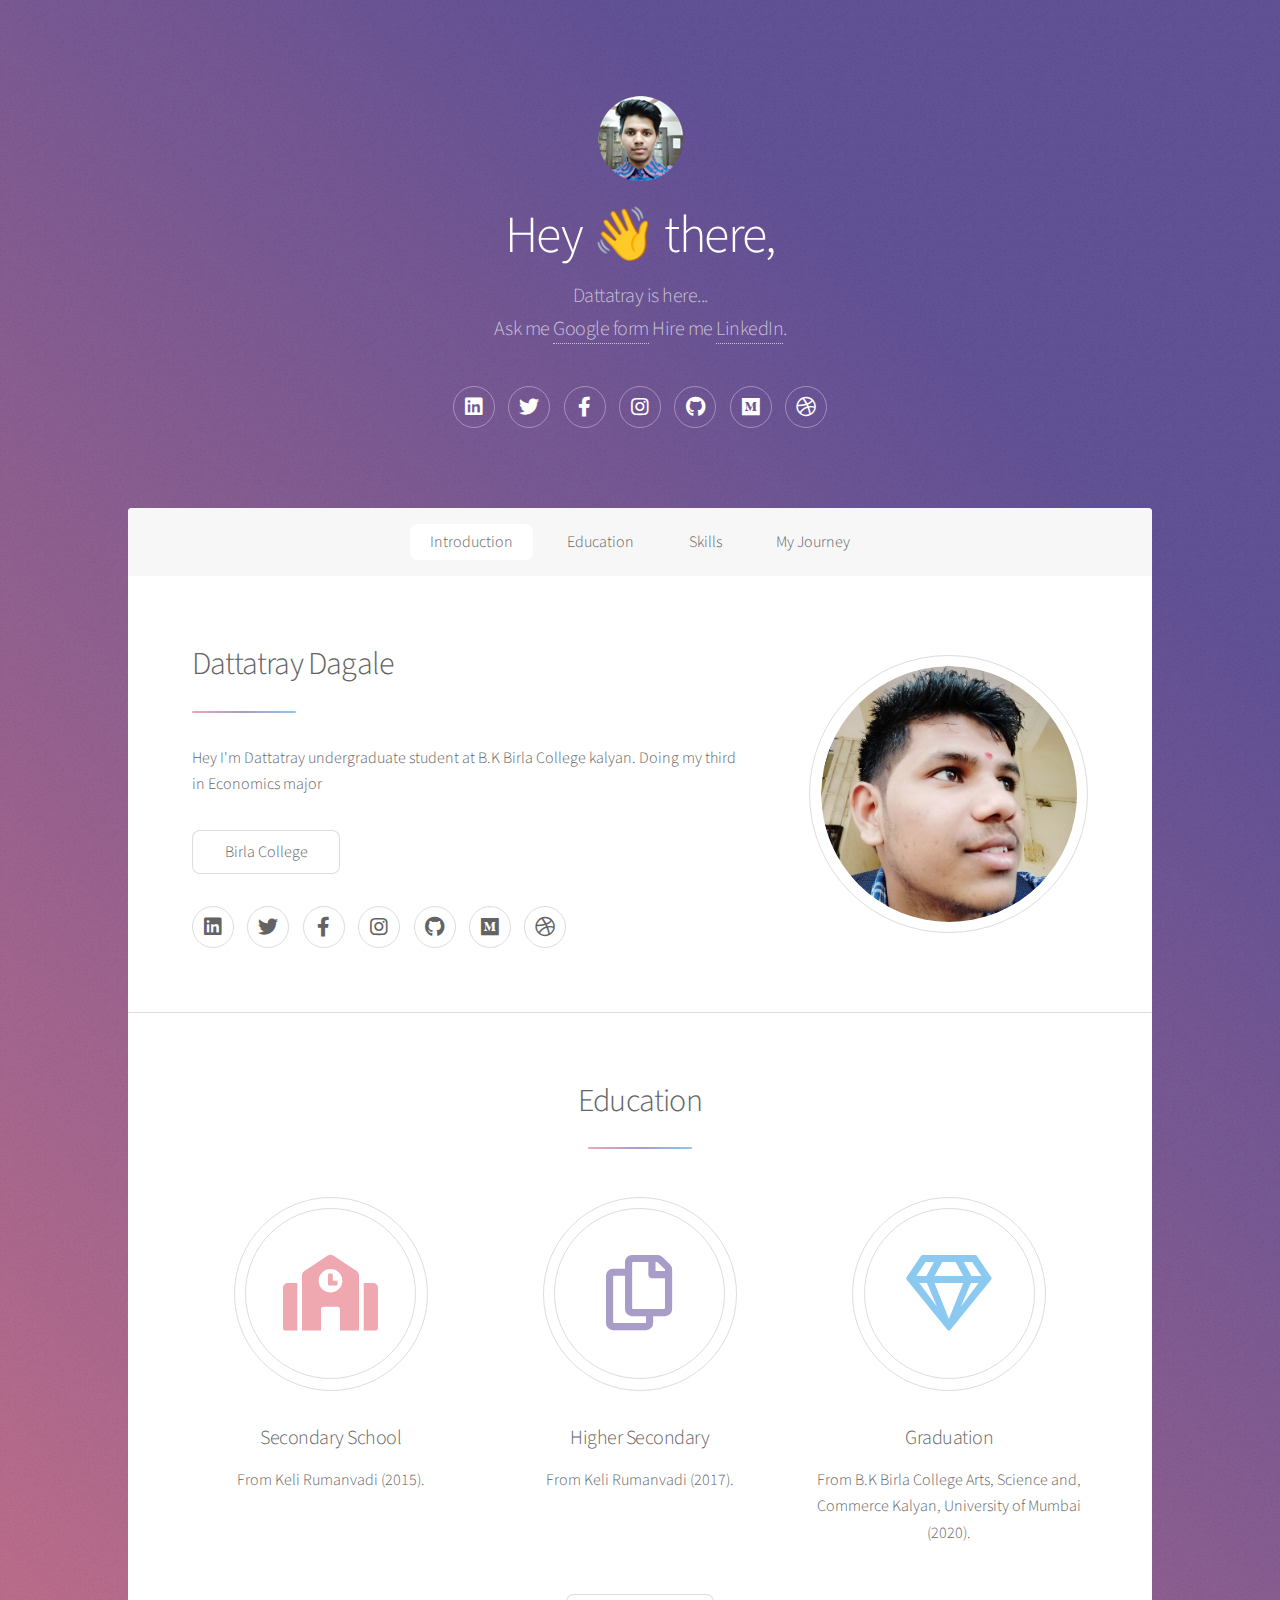
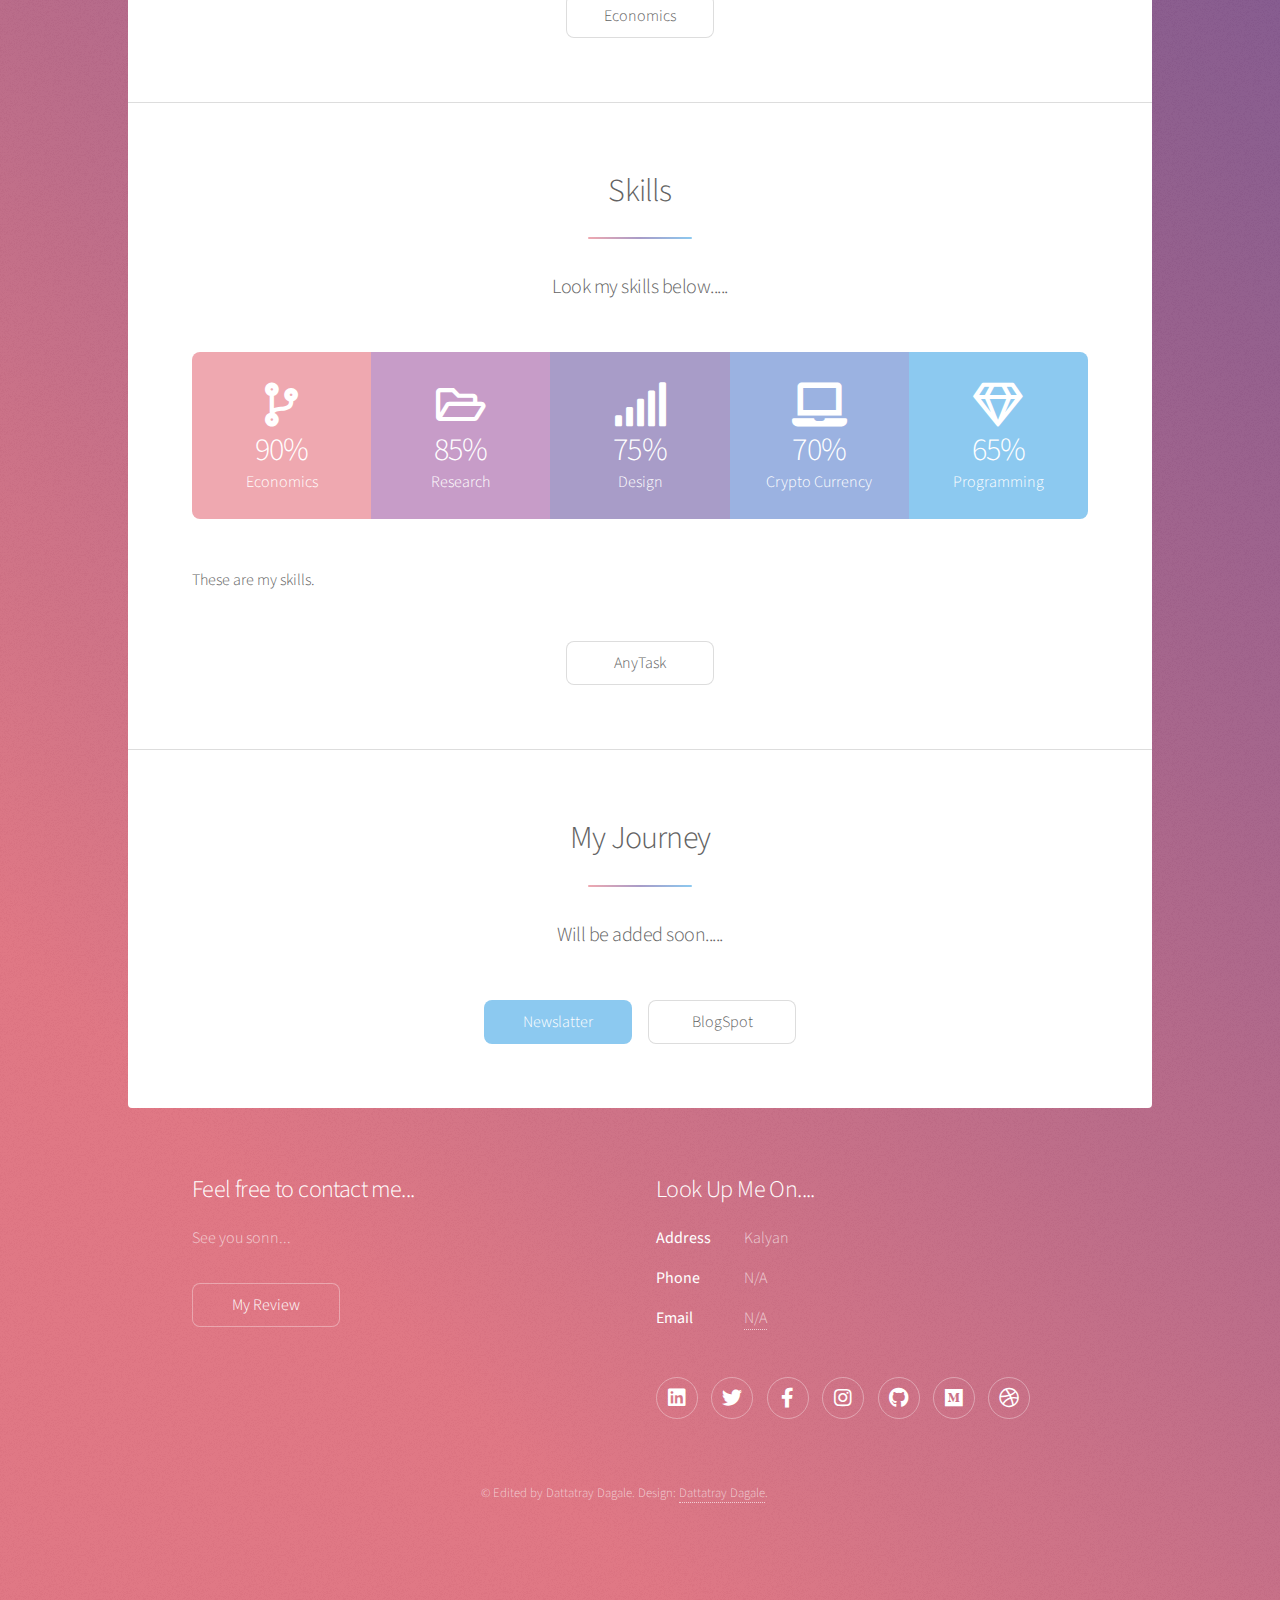
==== index.html @ 6f73b909 "index.html" ====
<!DOCTYPE HTML>
<!--
	Dattatray Dagale
	html5up.net | @ajlkn
	Free for personal and commercial use under the CCA 3.0 license (html5up.net/license)
-->
<html>
	<head>
		<title>Dattatray Dagale</title>
		<meta charset="utf-8" />
		<meta name="viewport" content="width=device-width, initial-scale=1, user-scalable=no" />
		<link rel="stylesheet" href="assets/css/main.css" />
		<noscript><link rel="stylesheet" href="assets/css/noscript.css" /></noscript>
	</head>
	<body class="is-preload">

		<!-- Wrapper -->
			<div id="wrapper">

				<!-- Header -->
					<header id="header" class="alt">
						<span class="logo"><img src="images/Datta1.png" alt="" /></span>
						<h1>Hey 👋  there,</h1>
						<p>Dattatray is here...<br />
						Ask me <a href="https://surveyheart.com/form/5e7d9e334bcc5e6e06a95a2b#welcome">Google form</a> Hire me <a href="https://www.linkedin.com/in/dattatray-dagale-962135181">LinkedIn</a>.</p>
						</dl>
										<ul class="icons">
								<li><a href="https://www.linkedin.com/in/dattatray-dagale-962135181" class="icon brands fa-linkedin alt"><span class="label">Linkedin</span></a></li>
								<li><a href="https://mobile.twitter.com/DattatrayDagale" class="icon brands fa-twitter alt"><span class="label">Twitter</span></a></li>
								<li><a href="https://www.facebook.com/DagaleDattatray/" class="icon brands fa-facebook-f alt"><span class="label">Facebook</span></a></li>
								<li><a href="https://www.instagram.com/dattatray_dagale/" class="icon brands fa-instagram alt"><span class="label">Instagram</span></a></li>
								<li><a href="https://github.com/Dattatray-Dagale" class="icon brands fa-github alt"><span class="label">GitHub</span></a></li>
								<li><a href="https://medium.com/@dattatraydagale" class="icon brands fa-medium alt"><span class="label">Medium</span></a></li>
								<li><a href="#" class="icon brands fa-dribbble alt"><span class="label">Dribbble</span></a></li>
							</ul>
					</header>

				<!-- Nav -->
					<nav id="nav">
						<ul>
							<li><a href="#intro" class="active">Introduction</a></li>
							<li><a href="#first">Education</a></li>
							<li><a href="#second">Skills</a></li>
							<li><a href="#cta">My Journey</a></li>
						</ul>
					</nav>

				<!-- Main -->
					<div id="main">

						<!-- Introduction -->
							<section id="intro" class="main">
								<div class="spotlight">
									<div class="content">
										<header class="major">
											<h2>Dattatray Dagale</h2>
										</header>
										<p>Hey I'm Dattatray undergraduate student at B.K Birla College kalyan. Doing my third in Economics major</p>
										<ul class="actions">
											<li><a hre"https://www.bkbirlacollegekalyan.com" class="button">Birla College</a></li>
										</ul>
										</dl>
										<ul class="icons">
								<li><a href="https://www.linkedin.com/in/dattatray-dagale-962135181" class="icon brands fa-linkedin alt"><span class="label">Linkedin</span></a></li>
								<li><a href="https://mobile.twitter.com/DattatrayDagale" class="icon brands fa-twitter alt"><span class="label">Twitter</span></a></li>
								<li><a href="https://www.facebook.com/DagaleDattatray/" class="icon brands fa-facebook-f alt"><span class="label">Facebook</span></a></li>
								<li><a href="https://www.instagram.com/dattatray_dagale/" class="icon brands fa-instagram alt"><span class="label">Instagram</span></a></li>
								<li><a href="https://github.com/Dattatray-Dagale" class="icon brands fa-github alt"><span class="label">GitHub</span></a></li>
								<li><a href="https://medium.com/@dattatraydagale" class="icon brands fa-medium alt"><span class="label">Medium</span></a></li>
								<li><a href="#" class="icon brands fa-dribbble alt"><span class="label">Dribbble</span></a></li>
							</ul>
						
									</div>
									<span class="image"><img src="images/Datta2.png" alt="" /></span>
								</div>
							</section>

						<!-- Education -->
							<section id="first" class="main special">
								<header class="major">
									<h2>Education</h2>
								</header>
								<ul class="features">
									<li>
										<span class="icon solid major style1 fa-school"></span>
										<h3>Secondary School</h3>
										<p>From Keli Rumanvadi (2015).</p>
									</li>
									<li>
										<span class="icon major style3 fa-copy"></span>
										<h3>Higher Secondary</h3>
										<p>From Keli Rumanvadi (2017).</p>
									</li>
									<li>
										<span class="icon major style5 fa-gem"></span>
										<h3>Graduation</h3>
										<p>From B.K Birla College Arts, Science and, Commerce Kalyan, University of Mumbai (2020).</p>
									</li>
								</ul>
								<footer class="major">
									<ul class="actions special">
										<li><a href="http://economicsworld.ga/" class="button">Economics</a></li>
									</ul>
								</footer>
							</section>

						<!-- Skills -->
							<section id="second" class="main special">
								<header class="major">
									<h2>Skills</h2>
									<p>Look my skills below.....</p>
								</header>
								<ul class="statistics">
									<li class="style1">
										<span class="icon solid fa-code-branch"></span>
										<strong>90%</strong> Economics
									</li>
									<li class="style2">
										<span class="icon fa-folder-open"></span>
										<strong>85%</strong> Research
									</li>
									<li class="style3">
										<span class="icon solid fa-signal"></span>
										<strong>75%</strong> Design
									</li>
									<li class="style4">
										<span class="icon solid fa-laptop"></span>
										<strong>70%</strong> Crypto Currency
									</li>
									<li class="style5">
										<span class="icon fa-gem"></span>
										<strong>65%</strong> Programming
									</li>
								</ul>
								<p class="content">These are my skills.</p>
								<footer class="major">
									<ul class="actions special">
										<li><a href="https://anytask.com/dattatray/" class="button">AnyTask</a></li>
									</ul>
								</footer>
							</section>

						<!-- My Journey -->
							<section id="cta" class="main special">
								<header class="major">
									<h2>My Journey</h2>
									<p>Will be added soon.....</p>
								</header>
								<footer class="major">
									<ul class="actions special">
										<li><a href="https://dattatray.substack.com/" class="button primary">Newslatter</a></li>
										<li><a href="dattatray-dagale.blogspot.com" class="button">BlogSpot</a></li>
									</ul>
								</footer>
							</section>

					</div>

				<!-- Footer -->
					<footer id="footer">
						<section>
							<h2>Feel free to contact me...</h2>
							<p>See you sonn...</p>
							<ul class="actions">
								<li><a href="https://myreview33.blogspot.com/" class="button">My Review</a></li>
							</ul>
						</section>
						<section>
							<h2>Look Up Me On....</h2>
							<dl class="alt">
								<dt>Address</dt>
								<dd>Kalyan</dd>
								<dt>Phone</dt>
								<dd>N/A</dd>
								<dt>Email</dt>
								<dd><a href="#">N/A</a></dd>
							</dl>
							<ul class="icons">
								<li><a href="https://www.linkedin.com/in/dattatray-dagale-962135181" class="icon brands fa-linkedin alt"><span class="label">Linkedin</span></a></li>
								<li><a href="https://mobile.twitter.com/DattatrayDagale" class="icon brands fa-twitter alt"><span class="label">Twitter</span></a></li>
								<li><a href="https://www.facebook.com/DagaleDattatray/" class="icon brands fa-facebook-f alt"><span class="label">Facebook</span></a></li>
								<li><a href="https://www.instagram.com/dattatray_dagale/" class="icon brands fa-instagram alt"><span class="label">Instagram</span></a></li>
								<li><a href="https://github.com/Dattatray-Dagale" class="icon brands fa-github alt"><span class="label">GitHub</span></a></li>
								<li><a href="https://medium.com/@dattatraydagale" class="icon brands fa-medium alt"><span class="label">Medium</span></a></li>
								<li><a href="#" class="icon brands fa-dribbble alt"><span class="label">Dribbble</span></a></li>
							</ul>
						</section>
						<p class="copyright">&copy; Edited by Dattatray Dagale. Design: <a href="https://www.linkedin.com/in/dattatray-dagale-962135181">Dattatray Dagale</a>.</p>
					</footer>
			</div>

		<!-- Scripts -->
			<script src="assets/js/jquery.min.js"></script>
			<script src="assets/js/jquery.scrollex.min.js"></script>
			<script src="assets/js/jquery.scrolly.min.js"></script>
			<script src="assets/js/browser.min.js"></script>
			<script src="assets/js/breakpoints.min.js"></script>
			<script src="assets/js/util.js"></script>
			<script src="assets/js/main.js"></script>

	</body>
</html>
---- assets/css/main.css ----
@import url(fontawesome-all.min.css);
@import 'https://fonts.googleapis.com/css?family=Source+Sans+Pro:300,400';

/*
	Dattatray Dagale
*/

html, body, div, span, applet, object,
iframe, h1, h2, h3, h4, h5, h6, p, blockquote,
pre, a, abbr, acronym, address, big, cite,
code, del, dfn, em, img, ins, kbd, q, s, samp,
small, strike, strong, sub, sup, tt, var, b,
u, i, center, dl, dt, dd, ol, ul, li, fieldset,
form, label, legend, table, caption, tbody,
tfoot, thead, tr, th, td, article, aside,
canvas, details, embed, figure, figcaption,
footer, header, hgroup, menu, nav, output, ruby,
section, summary, time, mark, audio, video {
	margin: 0;
	padding: 0;
	border: 0;
	font-size: 100%;
	font: inherit;
	vertical-align: baseline;}

article, aside, details, figcaption, figure,
footer, header, hgroup, menu, nav, section {
	display: block;}

body {
	line-height: 1;
}

ol, ul {
	list-style: none;
}

blockquote, q {
	quotes: none;
}

	blockquote:before, blockquote:after, q:before, q:after {
		content: '';
		content: none;
	}

table {
	border-collapse: collapse;
	border-spacing: 0;
}

body {
	-webkit-text-size-adjust: none;
}

mark {
	background-color: transparent;
	color: inherit;
}

input::-moz-focus-inner {
	border: 0;
	padding: 0;
}

input, select, textarea {
	-moz-appearance: none;
	-webkit-appearance: none;
	-ms-appearance: none;
	appearance: none;
}

/* Basic */

	@-ms-viewport {
		width: device-width;
	}

	body {
		-ms-overflow-style: scrollbar;
	}

	@media screen and (max-width: 480px) {

		html, body {
			min-width: 320px;
		}

	}

	html {
		box-sizing: border-box;
	}

	*, *:before, *:after {
		box-sizing: inherit;
	}

	body {
		background-color: #935d8c;
		background-image: url("images/overlay.png"), -moz-linear-gradient(45deg, #e37682 15%, #5f4d93 85%);
		background-image: url("images/overlay.png"), -webkit-linear-gradient(45deg, #e37682 15%, #5f4d93 85%);
		background-image: url("images/overlay.png"), -ms-linear-gradient(45deg, #e37682 15%, #5f4d93 85%);
		background-image: url("images/overlay.png"), linear-gradient(45deg, #e37682 15%, #5f4d93 85%);
	}

		body.is-preload *, body.is-preload *:before, body.is-preload *:after {
			-moz-animation: none !important;
			-webkit-animation: none !important;
			-ms-animation: none !important;
			animation: none !important;
			-moz-transition: none !important;
			-webkit-transition: none !important;
			-ms-transition: none !important;
			transition: none !important;
		}

/* Type */

	body {
		background-color: #935d8c;
		color: rgba(255, 255, 255, 0.65);
	}

	body, input, select, textarea {
		font-family: "Source Sans Pro", Helvetica, sans-serif;
		font-size: 17pt;
		font-weight: 300;
		line-height: 1.65;
	}

		@media screen and (max-width: 1680px) {

			body, input, select, textarea {
				font-size: 14pt;
			}

		}

		@media screen and (max-width: 1280px) {

			body, input, select, textarea {
				font-size: 12pt;
			}

		}

		@media screen and (max-width: 360px) {

			body, input, select, textarea {
				font-size: 11pt;
			}

		}

	a {
		-moz-transition: color 0.2s ease, border-bottom 0.2s ease;
		-webkit-transition: color 0.2s ease, border-bottom 0.2s ease;
		-ms-transition: color 0.2s ease, border-bottom 0.2s ease;
		transition: color 0.2s ease, border-bottom 0.2s ease;
		text-decoration: none;
		border-bottom: dotted 1px;
		color: inherit;
	}

		a:hover {
			border-bottom-color: transparent;
		}

	strong, b {
		font-weight: 400;
	}

	em, i {
		font-style: italic;
	}

	p {
		margin: 0 0 2em 0;
	}

		p.content {
			-moz-columns: 20em 2;
			-webkit-columns: 20em 2;
			-ms-columns: 20em 2;
			columns: 20em 2;
			-moz-column-gap: 2em;
			-webkit-column-gap: 2em;
			-ms-column-gap: 2em;
			column-gap: 2em;
			text-align: justify;
		}

	h1, h2, h3, h4, h5, h6 {
		font-weight: 300;
		line-height: 1.5;
		margin: 0 0 0.7em 0;
		letter-spacing: -0.025em;
	}

		h1 a, h2 a, h3 a, h4 a, h5 a, h6 a {
			color: inherit;
			text-decoration: none;
		}

	h1 {
		font-size: 2.5em;
		line-height: 1.2;
	}

	h2 {
		font-size: 1.5em;
	}

	h3 {
		font-size: 1.25em;
	}

	h4 {
		font-size: 1.1em;
	}

	h5 {
		font-size: 0.9em;
	}

	h6 {
		font-size: 0.7em;
	}

	@media screen and (max-width: 736px) {

		h1 {
			font-size: 2em;
		}

	}

	sub {
		font-size: 0.8em;
		position: relative;
		top: 0.5em;
	}

	sup {
		font-size: 0.8em;
		position: relative;
		top: -0.5em;
	}

	blockquote {
		border-left: solid 4px;
		font-style: italic;
		margin: 0 0 2em 0;
		padding: 0.5em 0 0.5em 2em;
	}

	code {
		border-radius: 8px;
		border: solid 1px;
		font-family: "Courier New", monospace;
		font-size: 0.9em;
		margin: 0 0.25em;
		padding: 0.25em 0.65em;
	}

	pre {
		-webkit-overflow-scrolling: touch;
		font-family: "Courier New", monospace;
		font-size: 0.9em;
		margin: 0 0 2em 0;
	}

		pre code {
			display: block;
			line-height: 1.75;
			padding: 1em 1.5em;
			overflow-x: auto;
		}

	hr {
		border: 0;
		border-bottom: solid 1px;
		margin: 2em 0;
	}

		hr.major {
			margin: 3em 0;
		}

	.align-left {
		text-align: left;
	}

	.align-center {
		text-align: center;
	}

	.align-right {
		text-align: right;
	}

	input, select, textarea {
		color: #ffffff;
	}

	a:hover {
		color: #ffffff;
	}

	strong, b {
		color: #ffffff;
	}

	h1, h2, h3, h4, h5, h6 {
		color: #ffffff;
	}

	blockquote {
		border-left-color: rgba(255, 255, 255, 0.35);
	}

	code {
		background: rgba(255, 255, 255, 0.075);
		border-color: rgba(255, 255, 255, 0.35);
	}

	hr {
		border-bottom-color: rgba(255, 255, 255, 0.35);
	}

/* Row */

	.row {
		display: flex;
		flex-wrap: wrap;
		box-sizing: border-box;
		align-items: stretch;
	}

		.row > * {
			box-sizing: border-box;
		}

		.row.gtr-uniform > * > :last-child {
			margin-bottom: 0;
		}

		.row.aln-left {
			justify-content: flex-start;
		}

		.row.aln-center {
			justify-content: center;
		}

		.row.aln-right {
			justify-content: flex-end;
		}

		.row.aln-top {
			align-items: flex-start;
		}

		.row.aln-middle {
			align-items: center;
		}

		.row.aln-bottom {
			align-items: flex-end;
		}

		.row > .imp {
			order: -1;
		}

		.row > .col-1 {
			width: 8.33333%;
		}

		.row > .off-1 {
			margin-left: 8.33333%;
		}

		.row > .col-2 {
			width: 16.66667%;
		}

		.row > .off-2 {
			margin-left: 16.66667%;
		}

		.row > .col-3 {
			width: 25%;
		}

		.row > .off-3 {
			margin-left: 25%;
		}

		.row > .col-4 {
			width: 33.33333%;
		}

		.row > .off-4 {
			margin-left: 33.33333%;
		}

		.row > .col-5 {
			width: 41.66667%;
		}

		.row > .off-5 {
			margin-left: 41.66667%;
		}

		.row > .col-6 {
			width: 50%;
		}

		.row > .off-6 {
			margin-left: 50%;
		}

		.row > .col-7 {
			width: 58.33333%;
		}

		.row > .off-7 {
			margin-left: 58.33333%;
		}

		.row > .col-8 {
			width: 66.66667%;
		}

		.row > .off-8 {
			margin-left: 66.66667%;
		}

		.row > .col-9 {
			width: 75%;
		}

		.row > .off-9 {
			margin-left: 75%;
		}

		.row > .col-10 {
			width: 83.33333%;
		}

		.row > .off-10 {
			margin-left: 83.33333%;
		}

		.row > .col-11 {
			width: 91.66667%;
		}

		.row > .off-11 {
			margin-left: 91.66667%;
		}

		.row > .col-12 {
			width: 100%;
		}

		.row > .off-12 {
			margin-left: 100%;
		}

		.row.gtr-0 {
			margin-top: 0;
			margin-left: 0em;
		}

			.row.gtr-0 > * {
				padding: 0 0 0 0em;
			}

			.row.gtr-0.gtr-uniform {
				margin-top: 0em;
			}

				.row.gtr-0.gtr-uniform > * {
					padding-top: 0em;
				}

		.row.gtr-25 {
			margin-top: 0;
			margin-left: -0.375em;
		}

			.row.gtr-25 > * {
				padding: 0 0 0 0.375em;
			}

			.row.gtr-25.gtr-uniform {
				margin-top: -0.375em;
			}

				.row.gtr-25.gtr-uniform > * {
					padding-top: 0.375em;
				}

		.row.gtr-50 {
			margin-top: 0;
			margin-left: -0.75em;
		}

			.row.gtr-50 > * {
				padding: 0 0 0 0.75em;
			}

			.row.gtr-50.gtr-uniform {
				margin-top: -0.75em;
			}

				.row.gtr-50.gtr-uniform > * {
					padding-top: 0.75em;
				}

		.row {
			margin-top: 0;
			margin-left: -1.5em;
		}

			.row > * {
				padding: 0 0 0 1.5em;
			}

			.row.gtr-uniform {
				margin-top: -1.5em;
			}

				.row.gtr-uniform > * {
					padding-top: 1.5em;
				}

		.row.gtr-150 {
			margin-top: 0;
			margin-left: -2.25em;
		}

			.row.gtr-150 > * {
				padding: 0 0 0 2.25em;
			}

			.row.gtr-150.gtr-uniform {
				margin-top: -2.25em;
			}

				.row.gtr-150.gtr-uniform > * {
					padding-top: 2.25em;
				}

		.row.gtr-200 {
			margin-top: 0;
			margin-left: -3em;
		}

			.row.gtr-200 > * {
				padding: 0 0 0 3em;
			}

			.row.gtr-200.gtr-uniform {
				margin-top: -3em;
			}

				.row.gtr-200.gtr-uniform > * {
					padding-top: 3em;
				}

		@media screen and (max-width: 1680px) {

			.row {
				display: flex;
				flex-wrap: wrap;
				box-sizing: border-box;
				align-items: stretch;
			}

				.row > * {
					box-sizing: border-box;
				}

				.row.gtr-uniform > * > :last-child {
					margin-bottom: 0;
				}

				.row.aln-left {
					justify-content: flex-start;
				}

				.row.aln-center {
					justify-content: center;
				}

				.row.aln-right {
					justify-content: flex-end;
				}

				.row.aln-top {
					align-items: flex-start;
				}

				.row.aln-middle {
					align-items: center;
				}

				.row.aln-bottom {
					align-items: flex-end;
				}

				.row > .imp-xlarge {
					order: -1;
				}

				.row > .col-1-xlarge {
					width: 8.33333%;
				}

				.row > .off-1-xlarge {
					margin-left: 8.33333%;
				}

				.row > .col-2-xlarge {
					width: 16.66667%;
				}

				.row > .off-2-xlarge {
					margin-left: 16.66667%;
				}

				.row > .col-3-xlarge {
					width: 25%;
				}

				.row > .off-3-xlarge {
					margin-left: 25%;
				}

				.row > .col-4-xlarge {
					width: 33.33333%;
				}

				.row > .off-4-xlarge {
					margin-left: 33.33333%;
				}

				.row > .col-5-xlarge {
					width: 41.66667%;
				}

				.row > .off-5-xlarge {
					margin-left: 41.66667%;
				}

				.row > .col-6-xlarge {
					width: 50%;
				}

				.row > .off-6-xlarge {
					margin-left: 50%;
				}

				.row > .col-7-xlarge {
					width: 58.33333%;
				}

				.row > .off-7-xlarge {
					margin-left: 58.33333%;
				}

				.row > .col-8-xlarge {
					width: 66.66667%;
				}

				.row > .off-8-xlarge {
					margin-left: 66.66667%;
				}

				.row > .col-9-xlarge {
					width: 75%;
				}

				.row > .off-9-xlarge {
					margin-left: 75%;
				}

				.row > .col-10-xlarge {
					width: 83.33333%;
				}

				.row > .off-10-xlarge {
					margin-left: 83.33333%;
				}

				.row > .col-11-xlarge {
					width: 91.66667%;
				}

				.row > .off-11-xlarge {
					margin-left: 91.66667%;
				}

				.row > .col-12-xlarge {
					width: 100%;
				}

				.row > .off-12-xlarge {
					margin-left: 100%;
				}

				.row.gtr-0 {
					margin-top: 0;
					margin-left: 0em;
				}

					.row.gtr-0 > * {
						padding: 0 0 0 0em;
					}

					.row.gtr-0.gtr-uniform {
						margin-top: 0em;
					}

						.row.gtr-0.gtr-uniform > * {
							padding-top: 0em;
						}

				.row.gtr-25 {
					margin-top: 0;
					margin-left: -0.375em;
				}

					.row.gtr-25 > * {
						padding: 0 0 0 0.375em;
					}

					.row.gtr-25.gtr-uniform {
						margin-top: -0.375em;
					}

						.row.gtr-25.gtr-uniform > * {
							padding-top: 0.375em;
						}

				.row.gtr-50 {
					margin-top: 0;
					margin-left: -0.75em;
				}

					.row.gtr-50 > * {
						padding: 0 0 0 0.75em;
					}

					.row.gtr-50.gtr-uniform {
						margin-top: -0.75em;
					}

						.row.gtr-50.gtr-uniform > * {
							padding-top: 0.75em;
						}

				.row {
					margin-top: 0;
					margin-left: -1.5em;
				}

					.row > * {
						padding: 0 0 0 1.5em;
					}

					.row.gtr-uniform {
						margin-top: -1.5em;
					}

						.row.gtr-uniform > * {
							padding-top: 1.5em;
						}

				.row.gtr-150 {
					margin-top: 0;
					margin-left: -2.25em;
				}

					.row.gtr-150 > * {
						padding: 0 0 0 2.25em;
					}

					.row.gtr-150.gtr-uniform {
						margin-top: -2.25em;
					}

						.row.gtr-150.gtr-uniform > * {
							padding-top: 2.25em;
						}

				.row.gtr-200 {
					margin-top: 0;
					margin-left: -3em;
				}

					.row.gtr-200 > * {
						padding: 0 0 0 3em;
					}

					.row.gtr-200.gtr-uniform {
						margin-top: -3em;
					}

						.row.gtr-200.gtr-uniform > * {
							padding-top: 3em;
						}

		}

		@media screen and (max-width: 1280px) {

			.row {
				display: flex;
				flex-wrap: wrap;
				box-sizing: border-box;
				align-items: stretch;
			}

				.row > * {
					box-sizing: border-box;
				}

				.row.gtr-uniform > * > :last-child {
					margin-bottom: 0;
				}

				.row.aln-left {
					justify-content: flex-start;
				}

				.row.aln-center {
					justify-content: center;
				}

				.row.aln-right {
					justify-content: flex-end;
				}

				.row.aln-top {
					align-items: flex-start;
				}

				.row.aln-middle {
					align-items: center;
				}

				.row.aln-bottom {
					align-items: flex-end;
				}

				.row > .imp-large {
					order: -1;
				}

				.row > .col-1-large {
					width: 8.33333%;
				}

				.row > .off-1-large {
					margin-left: 8.33333%;
				}

				.row > .col-2-large {
					width: 16.66667%;
				}

				.row > .off-2-large {
					margin-left: 16.66667%;
				}

				.row > .col-3-large {
					width: 25%;
				}

				.row > .off-3-large {
					margin-left: 25%;
				}

				.row > .col-4-large {
					width: 33.33333%;
				}

				.row > .off-4-large {
					margin-left: 33.33333%;
				}

				.row > .col-5-large {
					width: 41.66667%;
				}

				.row > .off-5-large {
					margin-left: 41.66667%;
				}

				.row > .col-6-large {
					width: 50%;
				}

				.row > .off-6-large {
					margin-left: 50%;
				}

				.row > .col-7-large {
					width: 58.33333%;
				}

				.row > .off-7-large {
					margin-left: 58.33333%;
				}

				.row > .col-8-large {
					width: 66.66667%;
				}

				.row > .off-8-large {
					margin-left: 66.66667%;
				}

				.row > .col-9-large {
					width: 75%;
				}

				.row > .off-9-large {
					margin-left: 75%;
				}

				.row > .col-10-large {
					width: 83.33333%;
				}

				.row > .off-10-large {
					margin-left: 83.33333%;
				}

				.row > .col-11-large {
					width: 91.66667%;
				}

				.row > .off-11-large {
					margin-left: 91.66667%;
				}

				.row > .col-12-large {
					width: 100%;
				}

				.row > .off-12-large {
					margin-left: 100%;
				}

				.row.gtr-0 {
					margin-top: 0;
					margin-left: 0em;
				}

					.row.gtr-0 > * {
						padding: 0 0 0 0em;
					}

					.row.gtr-0.gtr-uniform {
						margin-top: 0em;
					}

						.row.gtr-0.gtr-uniform > * {
							padding-top: 0em;
						}

				.row.gtr-25 {
					margin-top: 0;
					margin-left: -0.375em;
				}

					.row.gtr-25 > * {
						padding: 0 0 0 0.375em;
					}

					.row.gtr-25.gtr-uniform {
						margin-top: -0.375em;
					}

						.row.gtr-25.gtr-uniform > * {
							padding-top: 0.375em;
						}

				.row.gtr-50 {
					margin-top: 0;
					margin-left: -0.75em;
				}

					.row.gtr-50 > * {
						padding: 0 0 0 0.75em;
					}

					.row.gtr-50.gtr-uniform {
						margin-top: -0.75em;
					}

						.row.gtr-50.gtr-uniform > * {
							padding-top: 0.75em;
						}

				.row {
					margin-top: 0;
					margin-left: -1.5em;
				}

					.row > * {
						padding: 0 0 0 1.5em;
					}

					.row.gtr-uniform {
						margin-top: -1.5em;
					}

						.row.gtr-uniform > * {
							padding-top: 1.5em;
						}

				.row.gtr-150 {
					margin-top: 0;
					margin-left: -2.25em;
				}

					.row.gtr-150 > * {
						padding: 0 0 0 2.25em;
					}

					.row.gtr-150.gtr-uniform {
						margin-top: -2.25em;
					}

						.row.gtr-150.gtr-uniform > * {
							padding-top: 2.25em;
						}

				.row.gtr-200 {
					margin-top: 0;
					margin-left: -3em;
				}

					.row.gtr-200 > * {
						padding: 0 0 0 3em;
					}

					.row.gtr-200.gtr-uniform {
						margin-top: -3em;
					}

						.row.gtr-200.gtr-uniform > * {
							padding-top: 3em;
						}

		}

		@media screen and (max-width: 980px) {

			.row {
				display: flex;
				flex-wrap: wrap;
				box-sizing: border-box;
				align-items: stretch;
			}

				.row > * {
					box-sizing: border-box;
				}

				.row.gtr-uniform > * > :last-child {
					margin-bottom: 0;
				}

				.row.aln-left {
					justify-content: flex-start;
				}

				.row.aln-center {
					justify-content: center;
				}

				.row.aln-right {
					justify-content: flex-end;
				}

				.row.aln-top {
					align-items: flex-start;
				}

				.row.aln-middle {
					align-items: center;
				}

				.row.aln-bottom {
					align-items: flex-end;
				}

				.row > .imp-medium {
					order: -1;
				}

				.row > .col-1-medium {
					width: 8.33333%;
				}

				.row > .off-1-medium {
					margin-left: 8.33333%;
				}

				.row > .col-2-medium {
					width: 16.66667%;
				}

				.row > .off-2-medium {
					margin-left: 16.66667%;
				}

				.row > .col-3-medium {
					width: 25%;
				}

				.row > .off-3-medium {
					margin-left: 25%;
				}

				.row > .col-4-medium {
					width: 33.33333%;
				}

				.row > .off-4-medium {
					margin-left: 33.33333%;
				}

				.row > .col-5-medium {
					width: 41.66667%;
				}

				.row > .off-5-medium {
					margin-left: 41.66667%;
				}

				.row > .col-6-medium {
					width: 50%;
				}

				.row > .off-6-medium {
					margin-left: 50%;
				}

				.row > .col-7-medium {
					width: 58.33333%;
				}

				.row > .off-7-medium {
					margin-left: 58.33333%;
				}

				.row > .col-8-medium {
					width: 66.66667%;
				}

				.row > .off-8-medium {
					margin-left: 66.66667%;
				}

				.row > .col-9-medium {
					width: 75%;
				}

				.row > .off-9-medium {
					margin-left: 75%;
				}

				.row > .col-10-medium {
					width: 83.33333%;
				}

				.row > .off-10-medium {
					margin-left: 83.33333%;
				}

				.row > .col-11-medium {
					width: 91.66667%;
				}

				.row > .off-11-medium {
					margin-left: 91.66667%;
				}

				.row > .col-12-medium {
					width: 100%;
				}

				.row > .off-12-medium {
					margin-left: 100%;
				}

				.row.gtr-0 {
					margin-top: 0;
					margin-left: 0em;
				}

					.row.gtr-0 > * {
						padding: 0 0 0 0em;
					}

					.row.gtr-0.gtr-uniform {
						margin-top: 0em;
					}

						.row.gtr-0.gtr-uniform > * {
							padding-top: 0em;
						}

				.row.gtr-25 {
					margin-top: 0;
					margin-left: -0.375em;
				}

					.row.gtr-25 > * {
						padding: 0 0 0 0.375em;
					}

					.row.gtr-25.gtr-uniform {
						margin-top: -0.375em;
					}

						.row.gtr-25.gtr-uniform > * {
							padding-top: 0.375em;
						}

				.row.gtr-50 {
					margin-top: 0;
					margin-left: -0.75em;
				}

					.row.gtr-50 > * {
						padding: 0 0 0 0.75em;
					}

					.row.gtr-50.gtr-uniform {
						margin-top: -0.75em;
					}

						.row.gtr-50.gtr-uniform > * {
							padding-top: 0.75em;
						}

				.row {
					margin-top: 0;
					margin-left: -1.5em;
				}

					.row > * {
						padding: 0 0 0 1.5em;
					}

					.row.gtr-uniform {
						margin-top: -1.5em;
					}

						.row.gtr-uniform > * {
							padding-top: 1.5em;
						}

				.row.gtr-150 {
					margin-top: 0;
					margin-left: -2.25em;
				}

					.row.gtr-150 > * {
						padding: 0 0 0 2.25em;
					}

					.row.gtr-150.gtr-uniform {
						margin-top: -2.25em;
					}

						.row.gtr-150.gtr-uniform > * {
							padding-top: 2.25em;
						}

				.row.gtr-200 {
					margin-top: 0;
					margin-left: -3em;
				}

					.row.gtr-200 > * {
						padding: 0 0 0 3em;
					}

					.row.gtr-200.gtr-uniform {
						margin-top: -3em;
					}

						.row.gtr-200.gtr-uniform > * {
							padding-top: 3em;
						}

		}

		@media screen and (max-width: 736px) {

			.row {
				display: flex;
				flex-wrap: wrap;
				box-sizing: border-box;
				align-items: stretch;
			}

				.row > * {
					box-sizing: border-box;
				}

				.row.gtr-uniform > * > :last-child {
					margin-bottom: 0;
				}

				.row.aln-left {
					justify-content: flex-start;
				}

				.row.aln-center {
					justify-content: center;
				}

				.row.aln-right {
					justify-content: flex-end;
				}

				.row.aln-top {
					align-items: flex-start;
				}

				.row.aln-middle {
					align-items: center;
				}

				.row.aln-bottom {
					align-items: flex-end;
				}

				.row > .imp-small {
					order: -1;
				}

				.row > .col-1-small {
					width: 8.33333%;
				}

				.row > .off-1-small {
					margin-left: 8.33333%;
				}

				.row > .col-2-small {
					width: 16.66667%;
				}

				.row > .off-2-small {
					margin-left: 16.66667%;
				}

				.row > .col-3-small {
					width: 25%;
				}

				.row > .off-3-small {
					margin-left: 25%;
				}

				.row > .col-4-small {
					width: 33.33333%;
				}

				.row > .off-4-small {
					margin-left: 33.33333%;
				}

				.row > .col-5-small {
					width: 41.66667%;
				}

				.row > .off-5-small {
					margin-left: 41.66667%;
				}

				.row > .col-6-small {
					width: 50%;
				}

				.row > .off-6-small {
					margin-left: 50%;
				}

				.row > .col-7-small {
					width: 58.33333%;
				}

				.row > .off-7-small {
					margin-left: 58.33333%;
				}

				.row > .col-8-small {
					width: 66.66667%;
				}

				.row > .off-8-small {
					margin-left: 66.66667%;
				}

				.row > .col-9-small {
					width: 75%;
				}

				.row > .off-9-small {
					margin-left: 75%;
				}

				.row > .col-10-small {
					width: 83.33333%;
				}

				.row > .off-10-small {
					margin-left: 83.33333%;
				}

				.row > .col-11-small {
					width: 91.66667%;
				}

				.row > .off-11-small {
					margin-left: 91.66667%;
				}

				.row > .col-12-small {
					width: 100%;
				}

				.row > .off-12-small {
					margin-left: 100%;
				}

				.row.gtr-0 {
					margin-top: 0;
					margin-left: 0em;
				}

					.row.gtr-0 > * {
						padding: 0 0 0 0em;
					}

					.row.gtr-0.gtr-uniform {
						margin-top: 0em;
					}

						.row.gtr-0.gtr-uniform > * {
							padding-top: 0em;
						}

				.row.gtr-25 {
					margin-top: 0;
					margin-left: -0.25em;
				}

					.row.gtr-25 > * {
						padding: 0 0 0 0.25em;
					}

					.row.gtr-25.gtr-uniform {
						margin-top: -0.25em;
					}

						.row.gtr-25.gtr-uniform > * {
							padding-top: 0.25em;
						}

				.row.gtr-50 {
					margin-top: 0;
					margin-left: -0.5em;
				}

					.row.gtr-50 > * {
						padding: 0 0 0 0.5em;
					}

					.row.gtr-50.gtr-uniform {
						margin-top: -0.5em;
					}

						.row.gtr-50.gtr-uniform > * {
							padding-top: 0.5em;
						}

				.row {
					margin-top: 0;
					margin-left: -1em;
				}

					.row > * {
						padding: 0 0 0 1em;
					}

					.row.gtr-uniform {
						margin-top: -1em;
					}

						.row.gtr-uniform > * {
							padding-top: 1em;
						}

				.row.gtr-150 {
					margin-top: 0;
					margin-left: -1.5em;
				}

					.row.gtr-150 > * {
						padding: 0 0 0 1.5em;
					}

					.row.gtr-150.gtr-uniform {
						margin-top: -1.5em;
					}

						.row.gtr-150.gtr-uniform > * {
							padding-top: 1.5em;
						}

				.row.gtr-200 {
					margin-top: 0;
					margin-left: -2em;
				}

					.row.gtr-200 > * {
						padding: 0 0 0 2em;
					}

					.row.gtr-200.gtr-uniform {
						margin-top: -2em;
					}

						.row.gtr-200.gtr-uniform > * {
							padding-top: 2em;
						}

		}

		@media screen and (max-width: 480px) {

			.row {
				display: flex;
				flex-wrap: wrap;
				box-sizing: border-box;
				align-items: stretch;
			}

				.row > * {
					box-sizing: border-box;
				}

				.row.gtr-uniform > * > :last-child {
					margin-bottom: 0;
				}

				.row.aln-left {
					justify-content: flex-start;
				}

				.row.aln-center {
					justify-content: center;
				}

				.row.aln-right {
					justify-content: flex-end;
				}

				.row.aln-top {
					align-items: flex-start;
				}

				.row.aln-middle {
					align-items: center;
				}

				.row.aln-bottom {
					align-items: flex-end;
				}

				.row > .imp-xsmall {
					order: -1;
				}

				.row > .col-1-xsmall {
					width: 8.33333%;
				}

				.row > .off-1-xsmall {
					margin-left: 8.33333%;
				}

				.row > .col-2-xsmall {
					width: 16.66667%;
				}

				.row > .off-2-xsmall {
					margin-left: 16.66667%;
				}

				.row > .col-3-xsmall {
					width: 25%;
				}

				.row > .off-3-xsmall {
					margin-left: 25%;
				}

				.row > .col-4-xsmall {
					width: 33.33333%;
				}

				.row > .off-4-xsmall {
					margin-left: 33.33333%;
				}

				.row > .col-5-xsmall {
					width: 41.66667%;
				}

				.row > .off-5-xsmall {
					margin-left: 41.66667%;
				}

				.row > .col-6-xsmall {
					width: 50%;
				}

				.row > .off-6-xsmall {
					margin-left: 50%;
				}

				.row > .col-7-xsmall {
					width: 58.33333%;
				}

				.row > .off-7-xsmall {
					margin-left: 58.33333%;
				}

				.row > .col-8-xsmall {
					width: 66.66667%;
				}

				.row > .off-8-xsmall {
					margin-left: 66.66667%;
				}

				.row > .col-9-xsmall {
					width: 75%;
				}

				.row > .off-9-xsmall {
					margin-left: 75%;
				}

				.row > .col-10-xsmall {
					width: 83.33333%;
				}

				.row > .off-10-xsmall {
					margin-left: 83.33333%;
				}

				.row > .col-11-xsmall {
					width: 91.66667%;
				}

				.row > .off-11-xsmall {
					margin-left: 91.66667%;
				}

				.row > .col-12-xsmall {
					width: 100%;
				}

				.row > .off-12-xsmall {
					margin-left: 100%;
				}

				.row.gtr-0 {
					margin-top: 0;
					margin-left: 0em;
				}

					.row.gtr-0 > * {
						padding: 0 0 0 0em;
					}

					.row.gtr-0.gtr-uniform {
						margin-top: 0em;
					}

						.row.gtr-0.gtr-uniform > * {
							padding-top: 0em;
						}

				.row.gtr-25 {
					margin-top: 0;
					margin-left: -0.3125em;
				}

					.row.gtr-25 > * {
						padding: 0 0 0 0.3125em;
					}

					.row.gtr-25.gtr-uniform {
						margin-top: -0.3125em;
					}

						.row.gtr-25.gtr-uniform > * {
							padding-top: 0.3125em;
						}

				.row.gtr-50 {
					margin-top: 0;
					margin-left: -0.625em;
				}

					.row.gtr-50 > * {
						padding: 0 0 0 0.625em;
					}

					.row.gtr-50.gtr-uniform {
						margin-top: -0.625em;
					}

						.row.gtr-50.gtr-uniform > * {
							padding-top: 0.625em;
						}

				.row {
					margin-top: 0;
					margin-left: -1.25em;
				}

					.row > * {
						padding: 0 0 0 1.25em;
					}

					.row.gtr-uniform {
						margin-top: -1.25em;
					}

						.row.gtr-uniform > * {
							padding-top: 1.25em;
						}

				.row.gtr-150 {
					margin-top: 0;
					margin-left: -1.875em;
				}

					.row.gtr-150 > * {
						padding: 0 0 0 1.875em;
					}

					.row.gtr-150.gtr-uniform {
						margin-top: -1.875em;
					}

						.row.gtr-150.gtr-uniform > * {
							padding-top: 1.875em;
						}

				.row.gtr-200 {
					margin-top: 0;
					margin-left: -2.5em;
				}

					.row.gtr-200 > * {
						padding: 0 0 0 2.5em;
					}

					.row.gtr-200.gtr-uniform {
						margin-top: -2.5em;
					}

						.row.gtr-200.gtr-uniform > * {
							padding-top: 2.5em;
						}

		}

/* Box */

	.box {
		border-radius: 8px;
		border: solid;
		margin-bottom: 2em;
		padding: 1.5em;
	}

		.box > :last-child,
		.box > :last-child > :last-child,
		.box > :last-child > :last-child > :last-child {
			margin-bottom: 0;
		}

		.box.alt {
			border: 0;
			border-radius: 0;
			padding: 0;
		}

	.box {
		border-color: rgba(255, 255, 255, 0.35);
	}

/* Button */

	input[type="submit"],
	input[type="reset"],
	input[type="button"],
	button,
	.button {
		-moz-appearance: none;
		-webkit-appearance: none;
		-ms-appearance: none;
		appearance: none;
		-moz-transition: background-color 0.2s ease-in-out, color 0.2s ease-in-out;
		-webkit-transition: background-color 0.2s ease-in-out, color 0.2s ease-in-out;
		-ms-transition: background-color 0.2s ease-in-out, color 0.2s ease-in-out;
		transition: background-color 0.2s ease-in-out, color 0.2s ease-in-out;
		border-radius: 8px;
		border: 0;
		cursor: pointer;
		display: inline-block;
		font-weight: 300;
		height: 2.75em;
		line-height: 2.75em;
		min-width: 9.25em;
		padding: 0 1.5em;
		text-align: center;
		text-decoration: none;
		white-space: nowrap;
	}

		input[type="submit"].icon,
		input[type="reset"].icon,
		input[type="button"].icon,
		button.icon,
		.button.icon {
			padding-left: 1.35em;
		}

			input[type="submit"].icon:before,
			input[type="reset"].icon:before,
			input[type="button"].icon:before,
			button.icon:before,
			.button.icon:before {
				margin-right: 0.5em;
			}

		input[type="submit"].fit,
		input[type="reset"].fit,
		input[type="button"].fit,
		button.fit,
		.button.fit {
			width: 100%;
		}

		input[type="submit"].small,
		input[type="reset"].small,
		input[type="button"].small,
		button.small,
		.button.small {
			font-size: 0.8em;
		}

		input[type="submit"].large,
		input[type="reset"].large,
		input[type="button"].large,
		button.large,
		.button.large {
			font-size: 1.35em;
		}

		input[type="submit"].disabled, input[type="submit"]:disabled,
		input[type="reset"].disabled,
		input[type="reset"]:disabled,
		input[type="button"].disabled,
		input[type="button"]:disabled,
		button.disabled,
		button:disabled,
		.button.disabled,
		.button:disabled {
			pointer-events: none;
			opacity: 0.25;
		}

		@media screen and (max-width: 736px) {

			input[type="submit"],
			input[type="reset"],
			input[type="button"],
			button,
			.button {
				min-width: 0;
			}

		}

	input[type="submit"],
	input[type="reset"],
	input[type="button"],
	button,
	.button {
		background-color: transparent;
		box-shadow: inset 0 0 0 1px rgba(255, 255, 255, 0.35);
		color: #ffffff !important;
	}

		input[type="submit"]:hover,
		input[type="reset"]:hover,
		input[type="button"]:hover,
		button:hover,
		.button:hover {
			background-color: rgba(255, 255, 255, 0.075);
		}

		input[type="submit"]:active,
		input[type="reset"]:active,
		input[type="button"]:active,
		button:active,
		.button:active {
			background-color: rgba(255, 255, 255, 0.2);
		}

		input[type="submit"].icon:before,
		input[type="reset"].icon:before,
		input[type="button"].icon:before,
		button.icon:before,
		.button.icon:before {
			color: rgba(255, 255, 255, 0.5);
		}

		input[type="submit"].primary,
		input[type="reset"].primary,
		input[type="button"].primary,
		button.primary,
		.button.primary {
			background-color: #8cc9f0;
			color: #ffffff !important;
			box-shadow: none;
		}

			input[type="submit"].primary:hover,
			input[type="reset"].primary:hover,
			input[type="button"].primary:hover,
			button.primary:hover,
			.button.primary:hover {
				background-color: #9acff2;
			}

			input[type="submit"].primary:active,
			input[type="reset"].primary:active,
			input[type="button"].primary:active,
			button.primary:active,
			.button.primary:active {
				background-color: #7ec3ee;
			}

			input[type="submit"].primary.icon:before,
			input[type="reset"].primary.icon:before,
			input[type="button"].primary.icon:before,
			button.primary.icon:before,
			.button.primary.icon:before {
				color: #ffffff !important;
			}

/* Form */

	form {
		margin: 0 0 2em 0;
	}

	label {
		display: block;
		font-size: 0.9em;
		font-weight: 400;
		margin: 0 0 1em 0;
	}

	input[type="text"],
	input[type="password"],
	input[type="email"],
	select,
	textarea {
		-moz-appearance: none;
		-webkit-appearance: none;
		-ms-appearance: none;
		appearance: none;
		border-radius: 8px;
		border: solid 1px;
		color: inherit;
		display: block;
		outline: 0;
		padding: 0 1em;
		text-decoration: none;
		width: 100%;
	}

		input[type="text"]:invalid,
		input[type="password"]:invalid,
		input[type="email"]:invalid,
		select:invalid,
		textarea:invalid {
			box-shadow: none;
		}

	select {
		background-size: 1.25rem;
		background-repeat: no-repeat;
		background-position: calc(100% - 1rem) center;
		height: 2.75em;
		padding-right: 2.75em;
		text-overflow: ellipsis;
	}

		select:focus::-ms-value {
			background-color: transparent;
		}

		select::-ms-expand {
			display: none;
		}

	input[type="text"],
	input[type="password"],
	input[type="email"],
	select {
		height: 2.75em;
	}

	textarea {
		padding: 0.75em 1em;
	}

	input[type="checkbox"],
	input[type="radio"] {
		-moz-appearance: none;
		-webkit-appearance: none;
		-ms-appearance: none;
		appearance: none;
		display: block;
		float: left;
		margin-right: -2em;
		opacity: 0;
		width: 1em;
		z-index: -1;
	}

		input[type="checkbox"] + label,
		input[type="radio"] + label {
			text-decoration: none;
			cursor: pointer;
			display: inline-block;
			font-size: 1em;
			font-weight: 300;
			padding-left: 2.4em;
			padding-right: 0.75em;
			position: relative;
		}

			input[type="checkbox"] + label:before,
			input[type="radio"] + label:before {
				-moz-osx-font-smoothing: grayscale;
				-webkit-font-smoothing: antialiased;
				display: inline-block;
				font-style: normal;
				font-variant: normal;
				text-rendering: auto;
				line-height: 1;
				text-transform: none !important;
				font-family: 'Font Awesome 5 Free';
				font-weight: 900;
			}

			input[type="checkbox"] + label:before,
			input[type="radio"] + label:before {
				border-radius: 8px;
				border: solid 1px;
				content: '';
				display: inline-block;
				font-size: 0.8em;
				height: 2.0625em;
				left: 0;
				line-height: 2.0625em;
				position: absolute;
				text-align: center;
				top: 0;
				width: 2.0625em;
			}

		input[type="checkbox"]:checked + label:before,
		input[type="radio"]:checked + label:before {
			content: '\f00c';
		}

	input[type="checkbox"] + label:before {
		border-radius: 8px;
	}

	input[type="radio"] + label:before {
		border-radius: 100%;
	}

	::-webkit-input-placeholder {
		opacity: 1.0;
	}

	:-moz-placeholder {
		opacity: 1.0;
	}

	::-moz-placeholder {
		opacity: 1.0;
	}

	:-ms-input-placeholder {
		opacity: 1.0;
	}

	label {
		color: #ffffff;
	}

	input[type="text"],
	input[type="password"],
	input[type="email"],
	select,
	textarea {
		background-color: rgba(255, 255, 255, 0.075);
		border-color: rgba(255, 255, 255, 0.35);
	}

		input[type="text"]:focus,
		input[type="password"]:focus,
		input[type="email"]:focus,
		select:focus,
		textarea:focus {
			border-color: #8cc9f0;
			box-shadow: 0 0 0 1px #8cc9f0;
		}

	select {
		background-image: url("data:image/svg+xml;charset=utf8,%3Csvg xmlns='http://www.w3.org/2000/svg' width='40' height='40' preserveAspectRatio='none' viewBox='0 0 40 40'%3E%3Cpath d='M9.4,12.3l10.4,10.4l10.4-10.4c0.2-0.2,0.5-0.4,0.9-0.4c0.3,0,0.6,0.1,0.9,0.4l3.3,3.3c0.2,0.2,0.4,0.5,0.4,0.9 c0,0.4-0.1,0.6-0.4,0.9L20.7,31.9c-0.2,0.2-0.5,0.4-0.9,0.4c-0.3,0-0.6-0.1-0.9-0.4L4.3,17.3c-0.2-0.2-0.4-0.5-0.4-0.9 c0-0.4,0.1-0.6,0.4-0.9l3.3-3.3c0.2-0.2,0.5-0.4,0.9-0.4S9.1,12.1,9.4,12.3z' fill='rgba(255, 255, 255, 0.35)' /%3E%3C/svg%3E");
	}

		select option {
			color: #ffffff;
			background: #935d8c;
		}

	input[type="checkbox"] + label,
	input[type="radio"] + label {
		color: rgba(255, 255, 255, 0.65);
	}

		input[type="checkbox"] + label:before,
		input[type="radio"] + label:before {
			background: rgba(255, 255, 255, 0.075);
			border-color: rgba(255, 255, 255, 0.35);
		}

	input[type="checkbox"]:checked + label:before,
	input[type="radio"]:checked + label:before {
		background-color: #ffffff;
		border-color: #ffffff;
		color: #935d8c;
	}

	input[type="checkbox"]:focus + label:before,
	input[type="radio"]:focus + label:before {
		border-color: #8cc9f0;
		box-shadow: 0 0 0 1px #8cc9f0;
	}

	::-webkit-input-placeholder {
		color: rgba(255, 255, 255, 0.5) !important;
	}

	:-moz-placeholder {
		color: rgba(255, 255, 255, 0.5) !important;
	}

	::-moz-placeholder {
		color: rgba(255, 255, 255, 0.5) !important;
	}

	:-ms-input-placeholder {
		color: rgba(255, 255, 255, 0.5) !important;
	}

	.formerize-placeholder {
		color: rgba(255, 255, 255, 0.5) !important;
	}

/* Icon */

	.icon {
		text-decoration: none;
		-moz-transition: background-color 0.2s ease-in-out, color 0.2s ease-in-out;
		-webkit-transition: background-color 0.2s ease-in-out, color 0.2s ease-in-out;
		-ms-transition: background-color 0.2s ease-in-out, color 0.2s ease-in-out;
		transition: background-color 0.2s ease-in-out, color 0.2s ease-in-out;
		border-bottom: none;
		position: relative;
	}

		.icon:before {
			-moz-osx-font-smoothing: grayscale;
			-webkit-font-smoothing: antialiased;
			display: inline-block;
			font-style: normal;
			font-variant: normal;
			text-rendering: auto;
			line-height: 1;
			text-transform: none !important;
			font-family: 'Font Awesome 5 Free';
			font-weight: 400;
		}

		.icon > .label {
			display: none;
		}

		.icon:before {
			line-height: solid;
		}

		.icon.solid:before {
			font-weight: 900;
		}

		.icon.brands:before {
			font-family: 'Font Awesome 5 Brands';
		}

		.icon.major {
			border: solid 1px;
			display: inline-block;
			border-radius: 100%;
			padding: 0.65em;
			margin: 0 0 2em 0;
			cursor: default;
		}

			.icon.major:before {
				display: inline-block;
				font-size: 6.25rem;
				width: 2.25em;
				height: 2.25em;
				line-height: 2.2em;
				border-radius: 100%;
				border: solid 1px;
				text-align: center;
			}

		.icon.alt {
			display: inline-block;
			border: solid 1px;
			border-radius: 100%;
		}

			.icon.alt:before {
				display: block;
				font-size: 1.25em;
				width: 2em;
				height: 2em;
				text-align: center;
				line-height: 2em;
			}

		.icon.style1 {
			color: #efa8b0;
		}

		.icon.style2 {
			color: #c79cc8;
		}

		.icon.style3 {
			color: #a89cc8;
		}

		.icon.style4 {
			color: #9bb2e1;
		}

		.icon.style5 {
			color: #8cc9f0;
		}

		@media screen and (max-width: 1680px) {

			.icon.major:before {
				font-size: 5.5rem;
			}

		}

		@media screen and (max-width: 1280px) {

			.icon.major:before {
				font-size: 4.75rem;
			}

		}

		@media screen and (max-width: 736px) {

			.icon.major {
				margin: 0 0 1.5em 0;
				padding: 0.35em;
			}

				.icon.major:before {
					font-size: 3.5rem;
				}

		}

	.icon.major {
		border-color: rgba(255, 255, 255, 0.35);
	}

		.icon.major:before {
			border-color: rgba(255, 255, 255, 0.35);
		}

	.icon.alt {
		border-color: rgba(255, 255, 255, 0.35);
		color: #ffffff;
	}

		.icon.alt:hover {
			background-color: rgba(255, 255, 255, 0.075);
		}

		.icon.alt:active {
			background-color: rgba(255, 255, 255, 0.2);
		}

/* Image */

	.image {
		border-radius: 8px;
		border: 0;
		display: inline-block;
		position: relative;
	}

		.image img {
			border-radius: 8px;
			display: block;
		}

		.image.left, .image.right {
			max-width: 40%;
		}

			.image.left img, .image.right img {
				width: 100%;
			}

		.image.left {
			float: left;
			margin: 0 1.5em 1em 0;
			top: 0.25em;
		}

		.image.right {
			float: right;
			margin: 0 0 1em 1.5em;
			top: 0.25em;
		}

		.image.fit {
			display: block;
			margin: 0 0 2em 0;
			width: 100%;
		}

			.image.fit img {
				width: 100%;
			}

		.image.main {
			display: block;
			margin: 0 0 3em 0;
			width: 100%;
		}

			.image.main img {
				width: 100%;
			}

/* List */

	ol {
		list-style: decimal;
		margin: 0 0 2em 0;
		padding-left: 1.25em;
	}

		ol li {
			padding-left: 0.25em;
		}

	ul {
		list-style: disc;
		margin: 0 0 2em 0;
		padding-left: 1em;
	}

		ul li {
			padding-left: 0.5em;
		}

		ul.alt {
			list-style: none;
			padding-left: 0;
		}

			ul.alt li {
				border-top: solid 1px;
				padding: 0.5em 0;
			}

				ul.alt li:first-child {
					border-top: 0;
					padding-top: 0;
				}

	dl {
		margin: 0 0 2em 0;
	}

		dl dt {
			display: block;
			font-weight: 400;
			margin: 0 0 1em 0;
		}

		dl dd {
			margin-left: 2em;
		}

		dl.alt dt {
			display: block;
			width: 3em;
			margin: 0;
			clear: left;
			float: left;
		}

		dl.alt dd {
			margin: 0 0 0.85em 5.5em;
		}

		dl.alt:after {
			content: '';
			display: block;
			clear: both;
		}

	ul.alt li {
		border-top-color: rgba(255, 255, 255, 0.35);
	}

	dl dt {
		color: #ffffff;
	}

/* Actions */

	ul.actions {
		display: -moz-flex;
		display: -webkit-flex;
		display: -ms-flex;
		display: flex;
		cursor: default;
		list-style: none;
		margin-left: -1em;
		padding-left: 0;
	}

		ul.actions li {
			padding: 0 0 0 1em;
			vertical-align: middle;
		}

		ul.actions.special {
			-moz-justify-content: center;
			-webkit-justify-content: center;
			-ms-justify-content: center;
			justify-content: center;
			width: 100%;
			margin-left: 0;
		}

			ul.actions.special li:first-child {
				padding-left: 0;
			}

		ul.actions.stacked {
			-moz-flex-direction: column;
			-webkit-flex-direction: column;
			-ms-flex-direction: column;
			flex-direction: column;
			margin-left: 0;
		}

			ul.actions.stacked li {
				padding: 1.3em 0 0 0;
			}

				ul.actions.stacked li:first-child {
					padding-top: 0;
				}

		ul.actions.fit {
			width: calc(100% + 1em);
		}

			ul.actions.fit li {
				-moz-flex-grow: 1;
				-webkit-flex-grow: 1;
				-ms-flex-grow: 1;
				flex-grow: 1;
				-moz-flex-shrink: 1;
				-webkit-flex-shrink: 1;
				-ms-flex-shrink: 1;
				flex-shrink: 1;
				width: 100%;
			}

				ul.actions.fit li > * {
					width: 100%;
				}

			ul.actions.fit.stacked {
				width: 100%;
			}

		@media screen and (max-width: 480px) {

			ul.actions:not(.fixed) {
				-moz-flex-direction: column;
				-webkit-flex-direction: column;
				-ms-flex-direction: column;
				flex-direction: column;
				margin-left: 0;
				width: 100% !important;
			}

				ul.actions:not(.fixed) li {
					-moz-flex-grow: 1;
					-webkit-flex-grow: 1;
					-ms-flex-grow: 1;
					flex-grow: 1;
					-moz-flex-shrink: 1;
					-webkit-flex-shrink: 1;
					-ms-flex-shrink: 1;
					flex-shrink: 1;
					padding: 1em 0 0 0;
					text-align: center;
					width: 100%;
				}

					ul.actions:not(.fixed) li > * {
						width: 100%;
					}

					ul.actions:not(.fixed) li:first-child {
						padding-top: 0;
					}

					ul.actions:not(.fixed) li input[type="submit"],
					ul.actions:not(.fixed) li input[type="reset"],
					ul.actions:not(.fixed) li input[type="button"],
					ul.actions:not(.fixed) li button,
					ul.actions:not(.fixed) li .button {
						width: 100%;
					}

						ul.actions:not(.fixed) li input[type="submit"].icon:before,
						ul.actions:not(.fixed) li input[type="reset"].icon:before,
						ul.actions:not(.fixed) li input[type="button"].icon:before,
						ul.actions:not(.fixed) li button.icon:before,
						ul.actions:not(.fixed) li .button.icon:before {
							margin-left: -0.5rem;
						}

		}

/* Icons */

	ul.icons {
		cursor: default;
		list-style: none;
		padding-left: 0;
	}

		ul.icons li {
			display: inline-block;
			padding: 0 0.65em 0 0;
		}

			ul.icons li:last-child {
				padding-right: 0 !important;
			}

/* Section/Article */

	section.special, article.special {
		text-align: center;
	}

	header.major {
		margin-bottom: 3em;
	}

		header.major h2 {
			font-size: 2em;
		}

			header.major h2:after {
				display: block;
				content: '';
				width: 3.25em;
				height: 2px;
				margin: 0.7em 0 1em 0;
				border-radius: 2px;
			}

				section.special header.major h2:after, article.special header.major h2:after {
					margin-left: auto;
					margin-right: auto;
				}

		header.major p {
			font-size: 1.25em;
			letter-spacing: -0.025em;
		}

		header.major.special {
			text-align: center;
		}

			header.major.special h2:after {
				margin-left: auto;
				margin-right: auto;
			}

	footer.major {
		margin-top: 3em;
	}

	@media screen and (max-width: 736px) {

		header.major {
			margin-bottom: 0;
		}

			header.major h2 {
				font-size: 1.5em;
			}

			header.major p {
				font-size: 1em;
				letter-spacing: 0;
			}

				header.major p br {
					display: none;
				}

		footer.major {
			margin-top: 0;
		}

	}

	header.major h2:after {
		background-color: rgba(255, 255, 255, 0.35);
	}

/* Table */

	.table-wrapper {
		-webkit-overflow-scrolling: touch;
		overflow-x: auto;
	}

	table {
		margin: 0 0 2em 0;
		width: 100%;
	}

		table tbody tr {
			border: solid 1px;
			border-left: 0;
			border-right: 0;
		}

		table td {
			padding: 0.75em 0.75em;
		}

		table th {
			font-size: 0.9em;
			font-weight: 400;
			padding: 0 0.75em 0.75em 0.75em;
			text-align: left;
		}

		table thead {
			border-bottom: solid 2px;
		}

		table tfoot {
			border-top: solid 2px;
		}

		table.alt {
			border-collapse: separate;
		}

			table.alt tbody tr td {
				border: solid 1px;
				border-left-width: 0;
				border-top-width: 0;
			}

				table.alt tbody tr td:first-child {
					border-left-width: 1px;
				}

			table.alt tbody tr:first-child td {
				border-top-width: 1px;
			}

			table.alt thead {
				border-bottom: 0;
			}

			table.alt tfoot {
				border-top: 0;
			}

	table tbody tr {
		border-color: rgba(255, 255, 255, 0.35);
	}

		table tbody tr:nth-child(2n + 1) {
			background-color: rgba(255, 255, 255, 0.075);
		}

	table th {
		color: #ffffff;
	}

	table thead {
		border-bottom-color: rgba(255, 255, 255, 0.35);
	}

	table tfoot {
		border-top-color: rgba(255, 255, 255, 0.35);
	}

	table.alt tbody tr td {
		border-color: rgba(255, 255, 255, 0.35);
	}

/* Features */

	.features {
		display: -moz-flex;
		display: -webkit-flex;
		display: -ms-flex;
		display: flex;
		-moz-flex-wrap: wrap;
		-webkit-flex-wrap: wrap;
		-ms-flex-wrap: wrap;
		flex-wrap: wrap;
		-moz-justify-content: center;
		-webkit-justify-content: center;
		-ms-justify-content: center;
		justify-content: center;
		width: calc(100% + 2em);
		margin: 0 0 3em -2em;
		padding: 0;
		list-style: none;
	}

		.features li {
			width: calc(33.33333% - 2em);
			margin-left: 2em;
			margin-top: 3em;
			padding: 0;
		}

			.features li:nth-child(1), .features li:nth-child(2), .features li:nth-child(3) {
				margin-top: 0;
			}

			.features li > :last-child {
				margin-bottom: 0;
			}

		@media screen and (max-width: 980px) {

			.features li {
				width: calc(50% - 2em);
			}

				.features li:nth-child(3) {
					margin-top: 3em;
				}

		}

		@media screen and (max-width: 736px) {

			.features {
				width: 100%;
				margin: 0 0 2em 0;
			}

				.features li {
					width: 100%;
					margin-left: 0;
					margin-top: 2em;
				}

					.features li:nth-child(2), .features li:nth-child(3) {
						margin-top: 2em;
					}

		}

/* Statistics */

	.statistics {
		display: -moz-flex;
		display: -webkit-flex;
		display: -ms-flex;
		display: flex;
		width: 100%;
		margin: 0 0 3em 0;
		padding: 0;
		list-style: none;
		cursor: default;
	}

		.statistics li {
			-moz-flex: 1;
			-webkit-flex: 1;
			-ms-flex: 1;
			flex: 1;
			padding: 1.5em;
			color: #ffffff;
			text-align: center;
		}

			.statistics li.style1 {
				background-color: #efa8b0;
			}

			.statistics li.style2 {
				background-color: #c79cc8;
			}

			.statistics li.style3 {
				background-color: #a89cc8;
			}

			.statistics li.style4 {
				background-color: #9bb2e1;
			}

			.statistics li.style5 {
				background-color: #8cc9f0;
			}

			.statistics li strong, .statistics li b {
				display: block;
				font-size: 2em;
				line-height: 1.1;
				color: inherit !important;
				font-weight: 300;
				letter-spacing: -0.025em;
			}

			.statistics li:first-child {
				border-top-left-radius: 8px;
				border-bottom-left-radius: 8px;
			}

			.statistics li:last-child {
				border-top-right-radius: 8px;
				border-bottom-right-radius: 8px;
			}

			.statistics li .icon {
				display: inline-block;
			}

				.statistics li .icon:before {
					font-size: 2.75rem;
					line-height: 1.3;
				}

		@media screen and (max-width: 980px) {

			.statistics li strong, .statistics li b {
				font-size: 1.5em;
			}

		}

		@media screen and (max-width: 736px) {

			.statistics {
				display: block;
				width: 20em;
				max-width: 100%;
				margin: 0 auto 2em auto;
			}

				.statistics li:first-child {
					border-bottom-left-radius: 0;
					border-top-right-radius: 8px;
				}

				.statistics li:last-child {
					border-top-right-radius: 0;
					border-bottom-left-radius: 8px;
				}

				.statistics li .icon:before {
					font-size: 3.75rem;
				}

				.statistics li strong, .statistics li b {
					font-size: 2.5em;
				}

		}

/* Spotlight */

	.spotlight {
		display: -moz-flex;
		display: -webkit-flex;
		display: -ms-flex;
		display: flex;
		-moz-align-items: center;
		-webkit-align-items: center;
		-ms-align-items: center;
		align-items: center;
		margin: 0 0 2em 0;
	}

		.spotlight .content {
			-moz-flex: 1;
			-webkit-flex: 1;
			-ms-flex: 1;
			flex: 1;
		}

			.spotlight .content > :last-child {
				margin-bottom: 0;
			}

			.spotlight .content header.major {
				margin: 0 0 2em 0;
			}

		.spotlight .image {
			display: inline-block;
			margin-left: 4em;
			padding: 0.65em;
			border-radius: 100%;
			border: solid 1px;
		}

			.spotlight .image img {
				display: block;
				border-radius: 100%;
				width: 16em;
			}

		@media screen and (max-width: 980px) {

			.spotlight {
				-moz-flex-direction: column-reverse;
				-webkit-flex-direction: column-reverse;
				-ms-flex-direction: column-reverse;
				flex-direction: column-reverse;
				text-align: center;
			}

				.spotlight .content {
					-moz-flex: 0 1 auto;
					-webkit-flex: 0 1 auto;
					-ms-flex: 0 1 auto;
					flex: 0 1 auto;
					width: 100%;
				}

					.spotlight .content header.major h2:after {
						margin-left: auto;
						margin-right: auto;
					}

					.spotlight .content .actions {
						-moz-justify-content: center;
						-webkit-justify-content: center;
						-ms-justify-content: center;
						justify-content: center;
						width: calc(100% + 1em);
					}

				.spotlight .image {
					-moz-flex: 0 1 auto;
					-webkit-flex: 0 1 auto;
					-ms-flex: 0 1 auto;
					flex: 0 1 auto;
					margin-left: 0;
					margin-bottom: 2em;
				}

		}

		@media screen and (max-width: 736px) {

			.spotlight .image {
				padding: 0.35em;
			}

				.spotlight .image img {
					width: 12em;
				}

		}

	.spotlight .image {
		border-color: rgba(255, 255, 255, 0.35);
	}

/* Header */

	#header {
		padding: 5em 5em 1em 5em ;
		text-align: center;
	}

		#header h1 {
			margin: 0 0 0.25em 0;
		}

		#header p {
			font-size: 1.25em;
			letter-spacing: -0.025em;
		}

		#header.alt {
			padding: 7em 5em 4em 5em ;
		}

			#header.alt h1 {
				font-size: 3.25em;
			}

			#header.alt > * {
				-moz-transition: opacity 3s ease;
				-webkit-transition: opacity 3s ease;
				-ms-transition: opacity 3s ease;
				transition: opacity 3s ease;
				-moz-transition-delay: 0.5s;
				-webkit-transition-delay: 0.5s;
				-ms-transition-delay: 0.5s;
				transition-delay: 0.5s;
				opacity: 1;
			}

			#header.alt .logo {
				-moz-transition: opacity 1.25s ease, -moz-transform 0.5s ease;
				-webkit-transition: opacity 1.25s ease, -webkit-transform 0.5s ease;
				-ms-transition: opacity 1.25s ease, -ms-transform 0.5s ease;
				transition: opacity 1.25s ease, transform 0.5s ease;
				-moz-transition-delay: 0s;
				-webkit-transition-delay: 0s;
				-ms-transition-delay: 0s;
				transition-delay: 0s;
				display: block;
				margin: 0 0 1.5em 0;
			}

				#header.alt .logo img {
					display: block;
					margin: 0 auto;
					max-width: 75%;
				}

		@media screen and (max-width: 1280px) {

			#header {
				padding: 4em 4em 0.1em 4em ;
			}

				#header.alt {
					padding: 6em 4em 3em 4em ;
				}

		}

		@media screen and (max-width: 980px) {

			#header {
				padding: 4em 3em 0.1em 3em ;
			}

				#header.alt {
					padding: 5em 3em 2em 3em ;
				}

		}

		@media screen and (max-width: 736px) {

			#header {
				padding: 3em 2em 0.1em 2em ;
			}

				#header p {
					font-size: 1em;
					letter-spacing: 0;
				}

					#header p br {
						display: none;
					}

				#header.alt {
					padding: 4em 2em 1em 2em ;
				}

					#header.alt h1 {
						font-size: 2.5em;
					}

		}

		@media screen and (max-width: 480px) {

			#header {
				padding: 3em 1.5em 0.1em 1.5em ;
			}

				#header.alt {
					padding: 4em 1.5em 1em 1.5em ;
				}

		}

		@media screen and (max-width: 360px) {

			#header {
				padding: 2.5em 1em 0.1em 1em ;
			}

				#header.alt {
					padding: 3.5em 1em 0.5em 1em ;
				}

		}

		body.is-preload #header.alt > * {
			opacity: 0;
		}

		body.is-preload #header.alt .logo {
			-moz-transform: scale(0.8) rotate(-30deg);
			-webkit-transform: scale(0.8) rotate(-30deg);
			-ms-transform: scale(0.8) rotate(-30deg);
			transform: scale(0.8) rotate(-30deg);
		}

/* Nav */

	#nav {
		-moz-transition: background-color 0.2s ease, border-top-left-radius 0.2s ease, border-top-right-radius 0.2s ease, padding 0.2s ease;
		-webkit-transition: background-color 0.2s ease, border-top-left-radius 0.2s ease, border-top-right-radius 0.2s ease, padding 0.2s ease;
		-ms-transition: background-color 0.2s ease, border-top-left-radius 0.2s ease, border-top-right-radius 0.2s ease, padding 0.2s ease;
		transition: background-color 0.2s ease, border-top-left-radius 0.2s ease, border-top-right-radius 0.2s ease, padding 0.2s ease;
		background-color: #ffffff;
		color: #636363;
		position: absolute;
		width: 64em;
		max-width: calc(100% - 4em);
		padding: 1em;
		background-color: #f7f7f7;
		border-top-left-radius: 0.25em;
		border-top-right-radius: 0.25em;
		cursor: default;
		text-align: center;
	}

		#nav input, #nav select, #nav textarea {
			color: #636363;
		}

		#nav a:hover {
			color: #636363;
		}

		#nav strong, #nav b {
			color: #636363;
		}

		#nav h1, #nav h2, #nav h3, #nav h4, #nav h5, #nav h6 {
			color: #636363;
		}

		#nav blockquote {
			border-left-color: #dddddd;
		}

		#nav code {
			background: rgba(222, 222, 222, 0.25);
			border-color: #dddddd;
		}

		#nav hr {
			border-bottom-color: #dddddd;
		}

		#nav + #main {
			padding-top: 4.25em;
		}

		#nav ul {
			margin: 0;
			padding: 0;
			list-style: none;
		}

			#nav ul li {
				-moz-transition: margin 0.2s ease;
				-webkit-transition: margin 0.2s ease;
				-ms-transition: margin 0.2s ease;
				transition: margin 0.2s ease;
				display: inline-block;
				margin: 0 0.35em;
				padding: 0;
				vertical-align: middle;
			}

				#nav ul li a {
					-moz-transition: font-size 0.2s ease;
					-webkit-transition: font-size 0.2s ease;
					-ms-transition: font-size 0.2s ease;
					transition: font-size 0.2s ease;
					display: inline-block;
					height: 2.25em;
					line-height: 2.25em;
					padding: 0 1.25em;
					border: 0;
					border-radius: 8px;
					box-shadow: inset 0 0 0 1px transparent;
				}

					#nav ul li a:hover {
						background-color: rgba(222, 222, 222, 0.25);
					}

					#nav ul li a.active {
						background-color: #ffffff;
						box-shadow: none;
					}

		#nav.alt {
			position: fixed;
			top: 0;
			padding: 0.5em 1em;
			background-color: rgba(247, 247, 247, 0.95);
			border-top-left-radius: 0;
			border-top-right-radius: 0;
			z-index: 10000;
		}

			#nav.alt ul li {
				margin: 0 0.175em;
			}

				#nav.alt ul li a {
					font-size: 0.9em;
				}

		@media screen and (max-width: 736px) {

			#nav {
				display: none;
			}

				#nav + #main {
					padding-top: 0;
				}

		}

/* Main */

	#main {
		background-color: #ffffff;
		color: #636363;
		border-radius: 0.25em;
	}

		#main input, #main select, #main textarea {
			color: #636363;
		}

		#main a:hover {
			color: #636363;
		}

		#main strong, #main b {
			color: #636363;
		}

		#main h1, #main h2, #main h3, #main h4, #main h5, #main h6 {
			color: #636363;
		}

		#main blockquote {
			border-left-color: #dddddd;
		}

		#main code {
			background: rgba(222, 222, 222, 0.25);
			border-color: #dddddd;
		}

		#main hr {
			border-bottom-color: #dddddd;
		}

		#main .box {
			border-color: #dddddd;
		}

		#main input[type="submit"],
		#main input[type="reset"],
		#main input[type="button"],
		#main button,
		#main .button {
			background-color: transparent;
			box-shadow: inset 0 0 0 1px #dddddd;
			color: #636363 !important;
		}

			#main input[type="submit"]:hover,
			#main input[type="reset"]:hover,
			#main input[type="button"]:hover,
			#main button:hover,
			#main .button:hover {
				background-color: rgba(222, 222, 222, 0.25);
			}

			#main input[type="submit"]:active,
			#main input[type="reset"]:active,
			#main input[type="button"]:active,
			#main button:active,
			#main .button:active {
				background-color: rgba(222, 222, 222, 0.5);
			}

			#main input[type="submit"].icon:before,
			#main input[type="reset"].icon:before,
			#main input[type="button"].icon:before,
			#main button.icon:before,
			#main .button.icon:before {
				color: rgba(99, 99, 99, 0.25);
			}

			#main input[type="submit"].primary,
			#main input[type="reset"].primary,
			#main input[type="button"].primary,
			#main button.primary,
			#main .button.primary {
				background-color: #8cc9f0;
				color: #ffffff !important;
				box-shadow: none;
			}

				#main input[type="submit"].primary:hover,
				#main input[type="reset"].primary:hover,
				#main input[type="button"].primary:hover,
				#main button.primary:hover,
				#main .button.primary:hover {
					background-color: #9acff2;
				}

				#main input[type="submit"].primary:active,
				#main input[type="reset"].primary:active,
				#main input[type="button"].primary:active,
				#main button.primary:active,
				#main .button.primary:active {
					background-color: #7ec3ee;
				}

				#main input[type="submit"].primary.icon:before,
				#main input[type="reset"].primary.icon:before,
				#main input[type="button"].primary.icon:before,
				#main button.primary.icon:before,
				#main .button.primary.icon:before {
					color: #ffffff !important;
				}

		#main label {
			color: #636363;
		}

		#main input[type="text"],
		#main input[type="password"],
		#main input[type="email"],
		#main select,
		#main textarea {
			background-color: rgba(222, 222, 222, 0.25);
			border-color: #dddddd;
		}

			#main input[type="text"]:focus,
			#main input[type="password"]:focus,
			#main input[type="email"]:focus,
			#main select:focus,
			#main textarea:focus {
				border-color: #8cc9f0;
				box-shadow: 0 0 0 1px #8cc9f0;
			}

		#main select {
			background-image: url("data:image/svg+xml;charset=utf8,%3Csvg xmlns='http://www.w3.org/2000/svg' width='40' height='40' preserveAspectRatio='none' viewBox='0 0 40 40'%3E%3Cpath d='M9.4,12.3l10.4,10.4l10.4-10.4c0.2-0.2,0.5-0.4,0.9-0.4c0.3,0,0.6,0.1,0.9,0.4l3.3,3.3c0.2,0.2,0.4,0.5,0.4,0.9 c0,0.4-0.1,0.6-0.4,0.9L20.7,31.9c-0.2,0.2-0.5,0.4-0.9,0.4c-0.3,0-0.6-0.1-0.9-0.4L4.3,17.3c-0.2-0.2-0.4-0.5-0.4-0.9 c0-0.4,0.1-0.6,0.4-0.9l3.3-3.3c0.2-0.2,0.5-0.4,0.9-0.4S9.1,12.1,9.4,12.3z' fill='%23dddddd' /%3E%3C/svg%3E");
		}

			#main select option {
				color: #636363;
				background: #ffffff;
			}

		#main input[type="checkbox"] + label,
		#main input[type="radio"] + label {
			color: #636363;
		}

			#main input[type="checkbox"] + label:before,
			#main input[type="radio"] + label:before {
				background: rgba(222, 222, 222, 0.25);
				border-color: #dddddd;
			}

		#main input[type="checkbox"]:checked + label:before,
		#main input[type="radio"]:checked + label:before {
			background-color: #636363;
			border-color: #636363;
			color: #ffffff;
		}

		#main input[type="checkbox"]:focus + label:before,
		#main input[type="radio"]:focus + label:before {
			border-color: #8cc9f0;
			box-shadow: 0 0 0 1px #8cc9f0;
		}

		#main ::-webkit-input-placeholder {
			color: rgba(99, 99, 99, 0.25) !important;
		}

		#main :-moz-placeholder {
			color: rgba(99, 99, 99, 0.25) !important;
		}

		#main ::-moz-placeholder {
			color: rgba(99, 99, 99, 0.25) !important;
		}

		#main :-ms-input-placeholder {
			color: rgba(99, 99, 99, 0.25) !important;
		}

		#main .formerize-placeholder {
			color: rgba(99, 99, 99, 0.25) !important;
		}

		#main .icon.major {
			border-color: #dddddd;
		}

			#main .icon.major:before {
				border-color: #dddddd;
			}

		#main .icon.alt {
			border-color: #dddddd;
			color: #636363;
		}

			#main .icon.alt:hover {
				background-color: rgba(222, 222, 222, 0.25);
			}

			#main .icon.alt:active {
				background-color: rgba(222, 222, 222, 0.5);
			}

		#main ul.alt li {
			border-top-color: #dddddd;
		}

		#main dl dt {
			color: #636363;
		}

		#main header.major h2:after {
			background-color: #dddddd;
			background-image: -moz-linear-gradient(90deg, #efa8b0, #a89cc8, #8cc9f0);
			background-image: -webkit-linear-gradient(90deg, #efa8b0, #a89cc8, #8cc9f0);
			background-image: -ms-linear-gradient(90deg, #efa8b0, #a89cc8, #8cc9f0);
			background-image: linear-gradient(90deg, #efa8b0, #a89cc8, #8cc9f0);
		}

		#main table tbody tr {
			border-color: #dddddd;
		}

			#main table tbody tr:nth-child(2n + 1) {
				background-color: rgba(222, 222, 222, 0.25);
			}

		#main table th {
			color: #636363;
		}

		#main table thead {
			border-bottom-color: #dddddd;
		}

		#main table tfoot {
			border-top-color: #dddddd;
		}

		#main table.alt tbody tr td {
			border-color: #dddddd;
		}

		#main .spotlight .image {
			border-color: #dddddd;
		}

		#main > .main {
			padding: 5em 5em 3em 5em ;
			border-top: solid 1px #dddddd;
		}

			#main > .main:first-child {
				border-top: 0;
			}

			#main > .main > .image.main:first-child {
				margin: -5em 0 5em -5em;
				width: calc(100% + 10em);
				border-top-right-radius: 0.25em;
				border-top-left-radius: 0.25em;
				border-bottom-right-radius: 0;
				border-bottom-left-radius: 0;
			}

				#main > .main > .image.main:first-child img {
					border-top-right-radius: 0.25em;
					border-top-left-radius: 0.25em;
					border-bottom-right-radius: 0;
					border-bottom-left-radius: 0;
				}

		@media screen and (max-width: 1280px) {

			#main > .main {
				padding: 4em 4em 2em 4em ;
			}

				#main > .main > .image.main:first-child {
					margin: -4em 0 4em -4em;
					width: calc(100% + 8em);
				}

		}

		@media screen and (max-width: 980px) {

			#main > .main {
				padding: 4em 3em 2em 3em ;
			}

				#main > .main > .image.main:first-child {
					margin: -4em 0 4em -3em;
					width: calc(100% + 6em);
				}

		}

		@media screen and (max-width: 736px) {

			#main > .main {
				padding: 3em 2em 1em 2em ;
			}

				#main > .main > .image.main:first-child {
					margin: -3em 0 2em -2em;
					width: calc(100% + 4em);
				}

		}

		@media screen and (max-width: 480px) {

			#main > .main {
				padding: 3em 1.5em 1em 1.5em ;
			}

				#main > .main > .image.main:first-child {
					margin: -3em 0 1.5em -1.5em;
					width: calc(100% + 3em);
				}

		}

		@media screen and (max-width: 360px) {

			#main {
				border-radius: 0;
			}

				#main > .main {
					padding: 2.5em 1em 0.5em 1em ;
				}

					#main > .main > .image.main:first-child {
						margin: -2.5em 0 1.5em -1em;
						width: calc(100% + 2em);
						border-radius: 0;
					}

						#main > .main > .image.main:first-child img {
							border-radius: 0;
						}

		}

/* Footer */

	#footer {
		display: -moz-flex;
		display: -webkit-flex;
		display: -ms-flex;
		display: flex;
		-moz-flex-wrap: wrap;
		-webkit-flex-wrap: wrap;
		-ms-flex-wrap: wrap;
		flex-wrap: wrap;
		padding: 5em 5em 3em 5em ;
		width: calc(100% + 2em);
		margin: 0 0 3em -2em;
	}

		#footer > * {
			width: calc(50% - 2em);
			margin-left: 2em;
		}

		#footer .copyright {
			width: 100%;
			margin: 2.5em 0 2em 0;
			font-size: 0.8em;
			text-align: center;
		}

		@media screen and (max-width: 1280px) {

			#footer {
				padding: 4em 4em 2em 4em ;
			}

		}

		@media screen and (max-width: 980px) {

			#footer {
				padding: 4em 3em 2em 3em ;
				display: block;
				margin: 0 0 3em 0;
				width: 100%;
			}

				#footer > * {
					width: 100%;
					margin-left: 0;
					margin-bottom: 3em;
				}

				#footer .copyright {
					text-align: left;
				}

		}

		@media screen and (max-width: 736px) {

			#footer {
				padding: 3em 2em 1em 2em ;
			}

		}

		@media screen and (max-width: 480px) {

			#footer {
				padding: 3em 1.5em 1em 1.5em ;
			}

		}

		@media screen and (max-width: 480px) {

			#footer {
				padding: 2.5em 1em 0.5em 1em ;
			}

		}

/* Wrapper */

	#wrapper {
		width: 64em;
		max-width: calc(100% - 4em);
		margin: 0 auto;
	}

		@media screen and (max-width: 480px) {

			#wrapper {
				max-width: calc(100% - 2em);
			}

		}

		@media screen and (max-width: 360px) {

			#wrapper {
				max-width: 100%;
			}

		}
---- assets/css/noscript.css ----
/*
	Dattatray Dagale
*/

/* Header */

	body.is-preload #header.alt > * {
		opacity: 1;
	}

	body.is-preload #header.alt .logo {
		-moz-transform: none;
		-webkit-transform: none;
		-ms-transform: none;
		transform: none;
	}
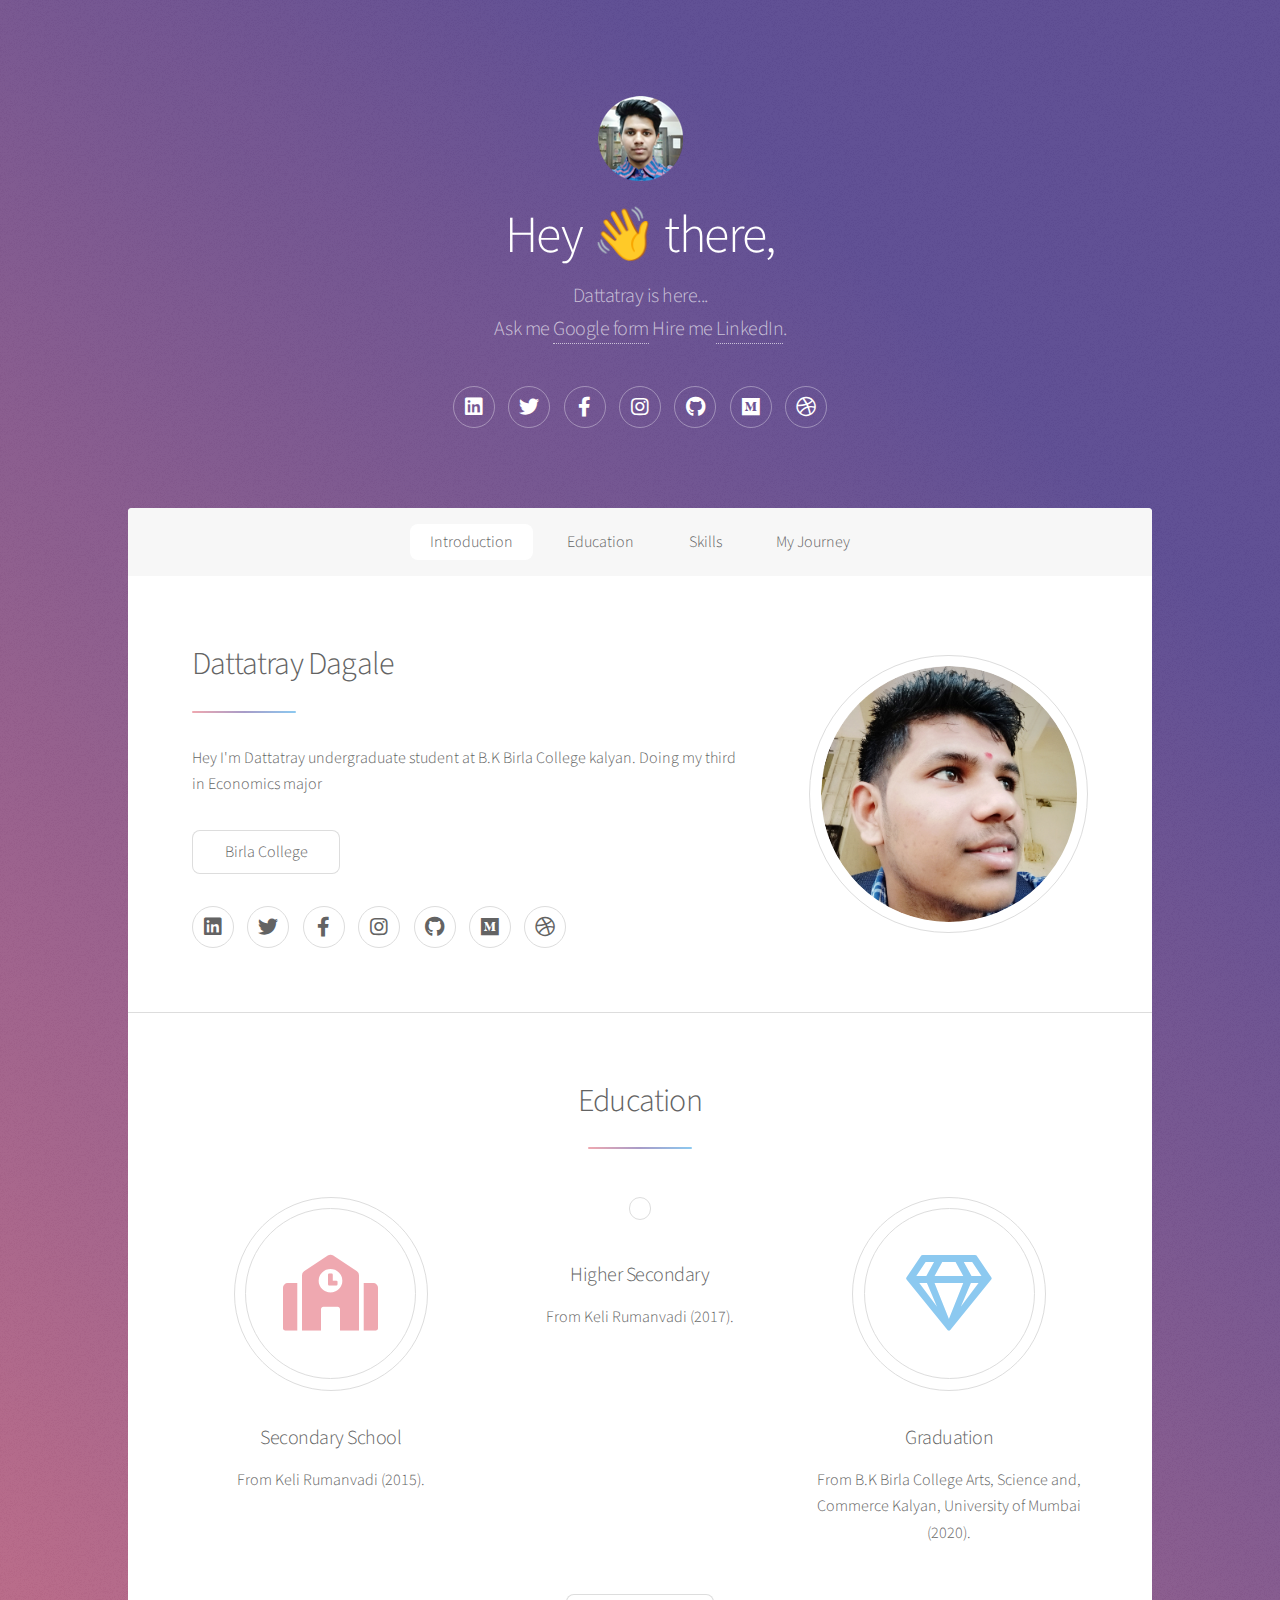
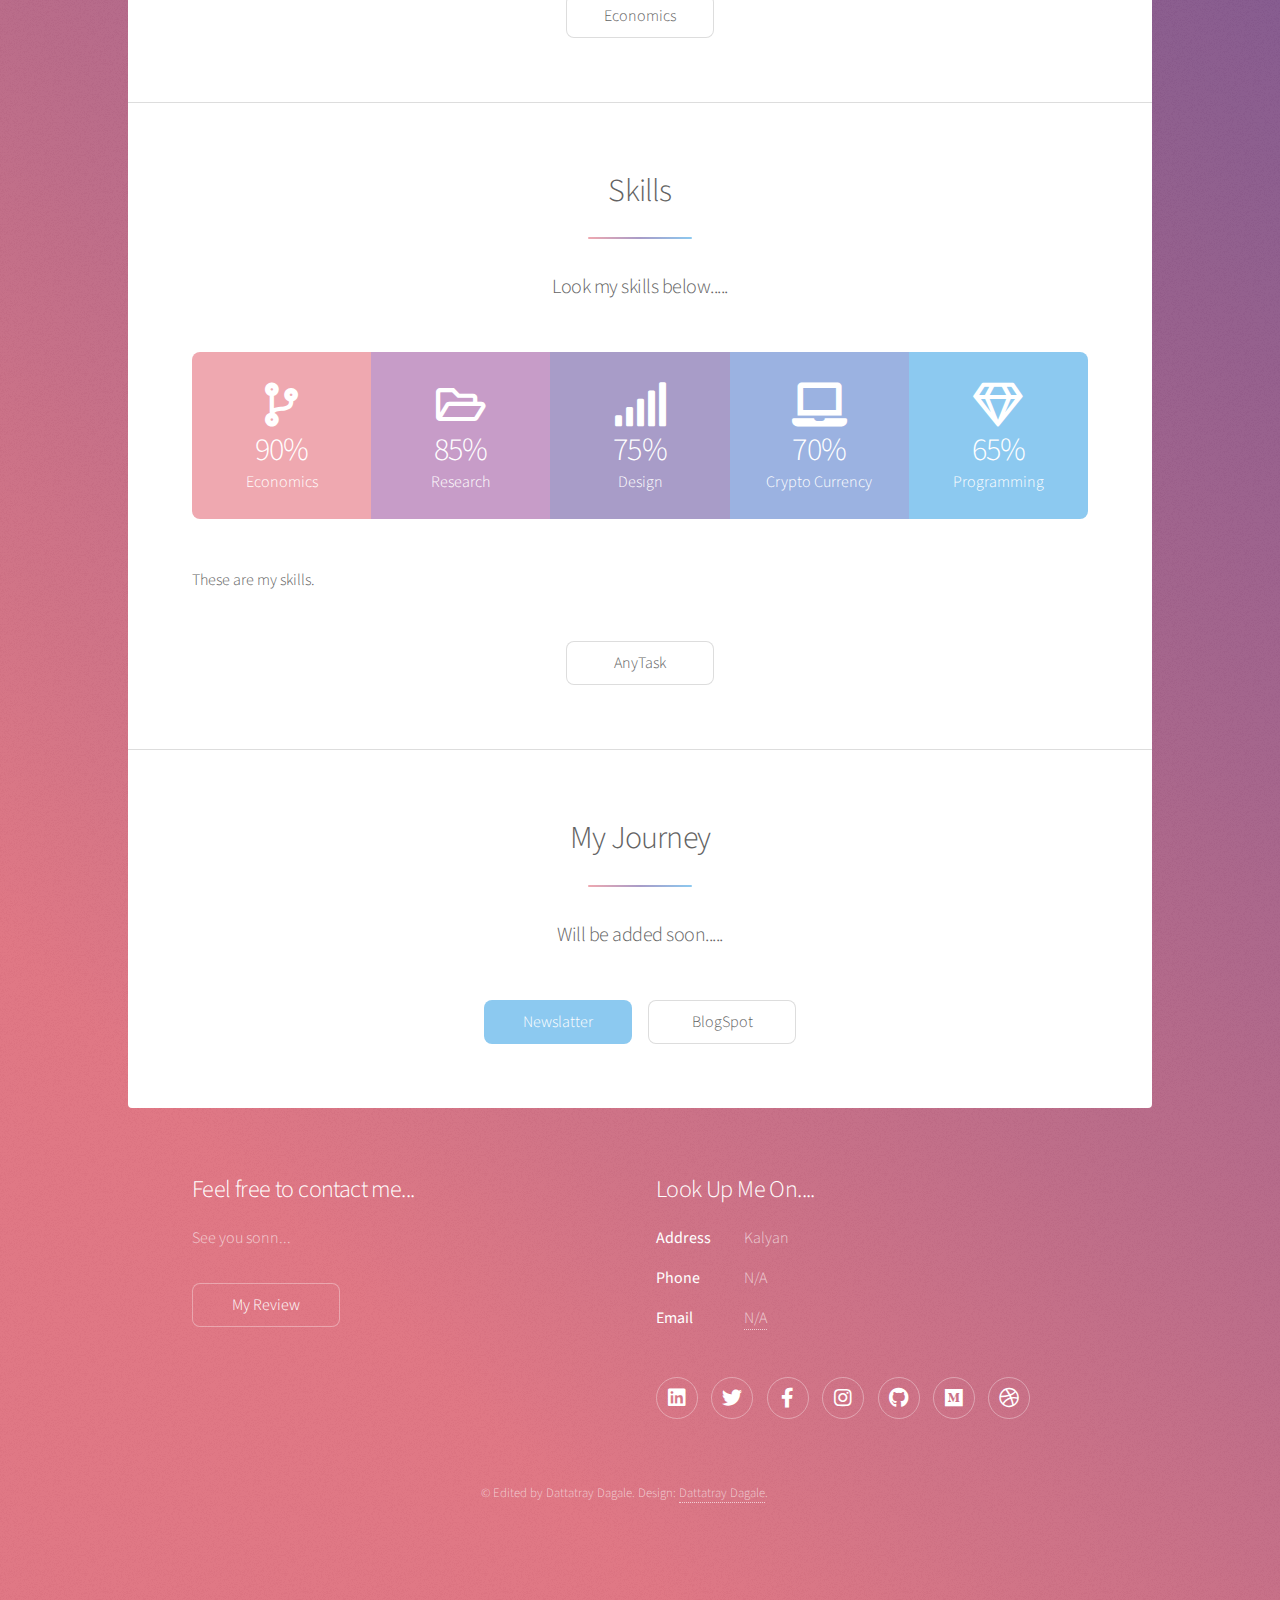
==== commit 7906d40d: "index.html" ====
--- a/index.html
+++ b/index.html
@@ -87,7 +87,7 @@
 										<p>From Keli Rumanvadi (2015).</p>
 									</li>
 									<li>
-										<span class="icon major style3 fa-copy"></span>
+										<span class="icon major style3 fa-Higher school"></span>
 										<h3>Higher Secondary</h3>
 										<p>From Keli Rumanvadi (2017).</p>
 									</li>
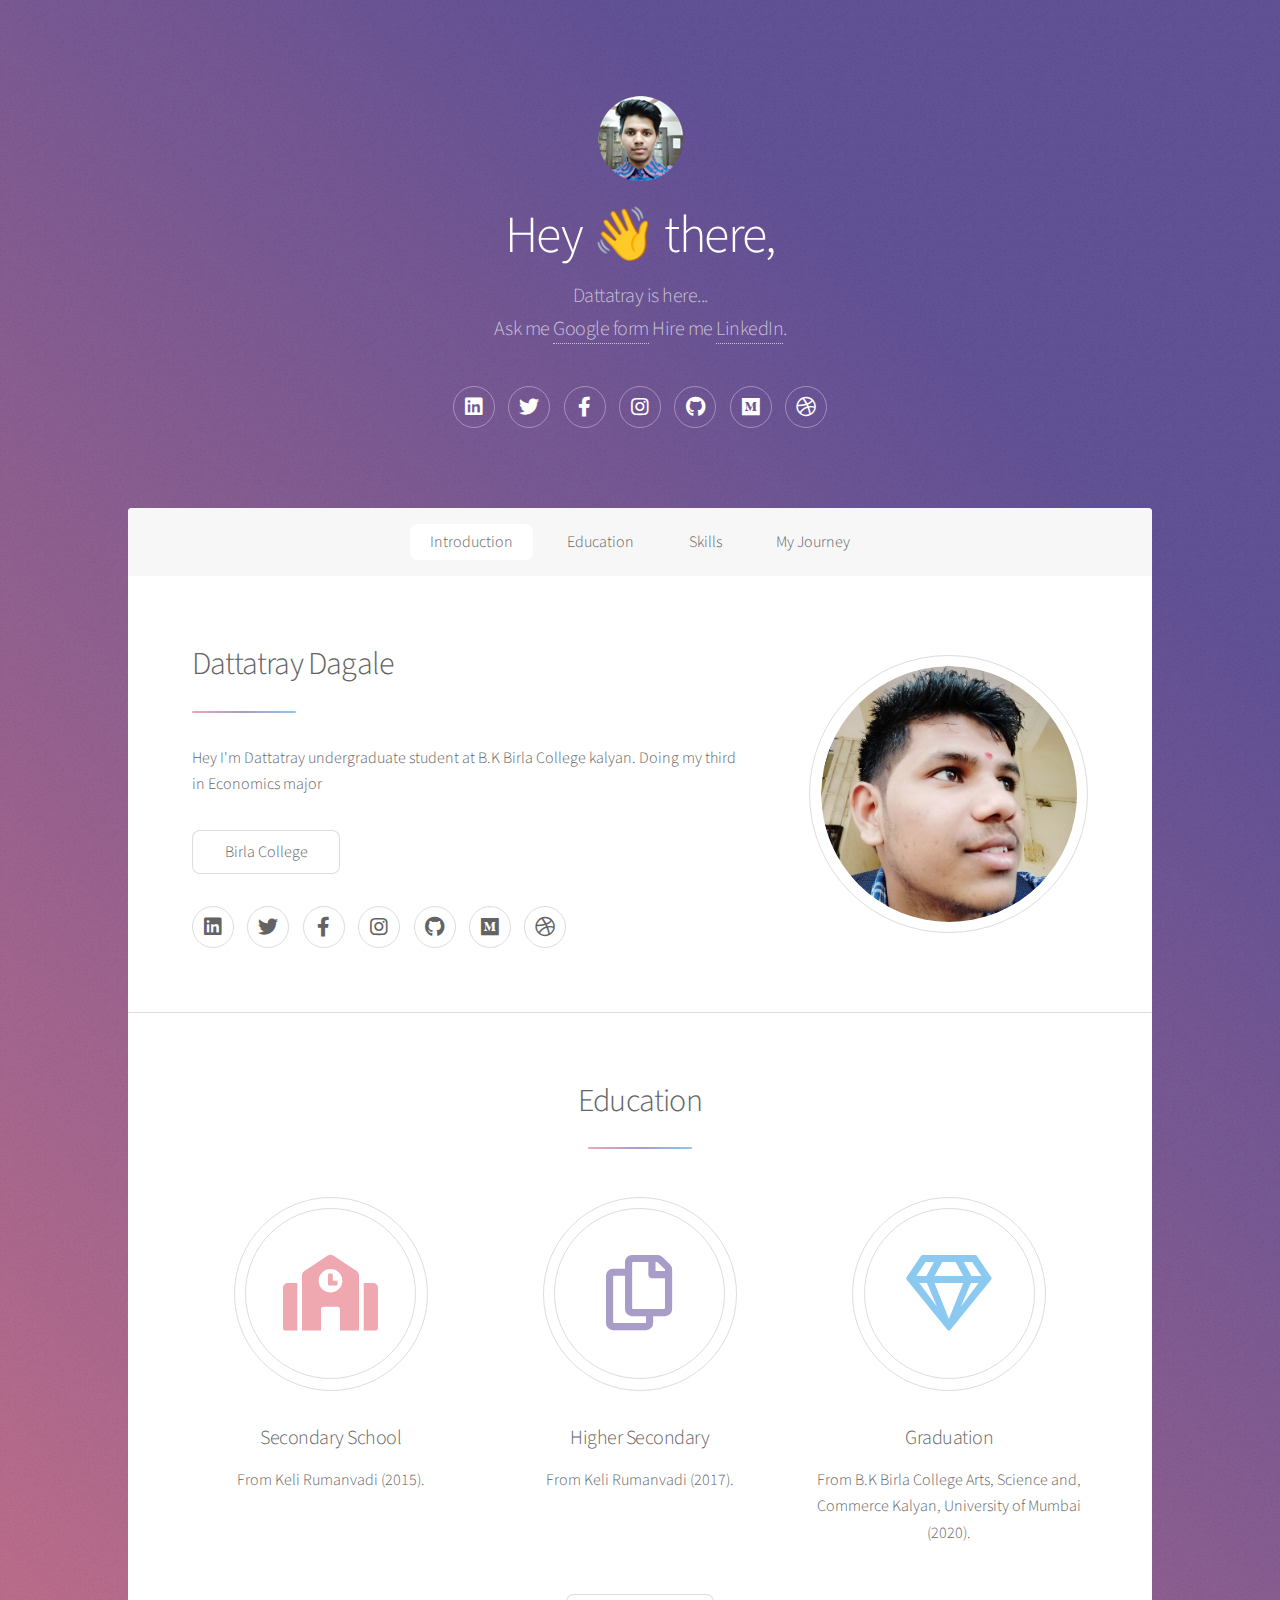
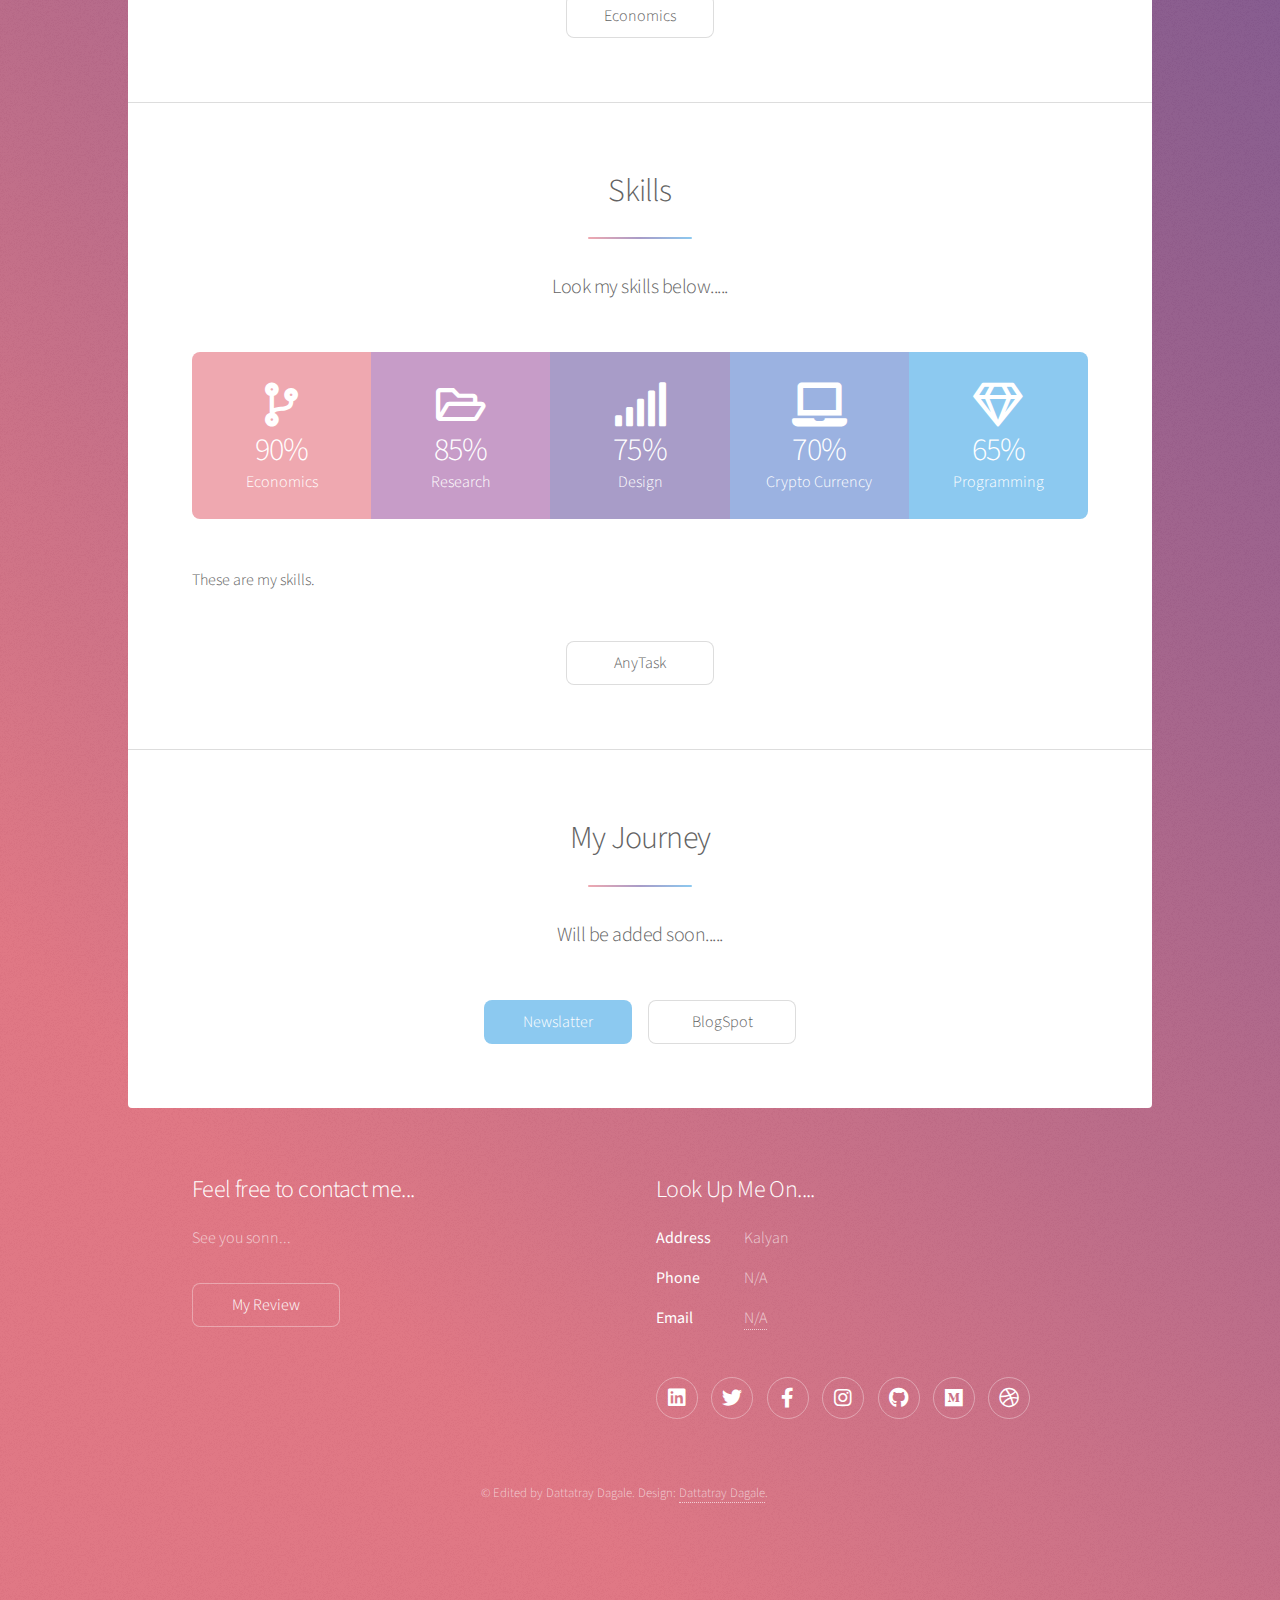
==== commit 8390db98: "index.html" ====
--- a/index.html
+++ b/index.html
@@ -87,7 +87,7 @@
 										<p>From Keli Rumanvadi (2015).</p>
 									</li>
 									<li>
-										<span class="icon major style3 fa-Higher school"></span>
+										<span class="icon major style3 fa-copy"></span>
 										<h3>Higher Secondary</h3>
 										<p>From Keli Rumanvadi (2017).</p>
 									</li>
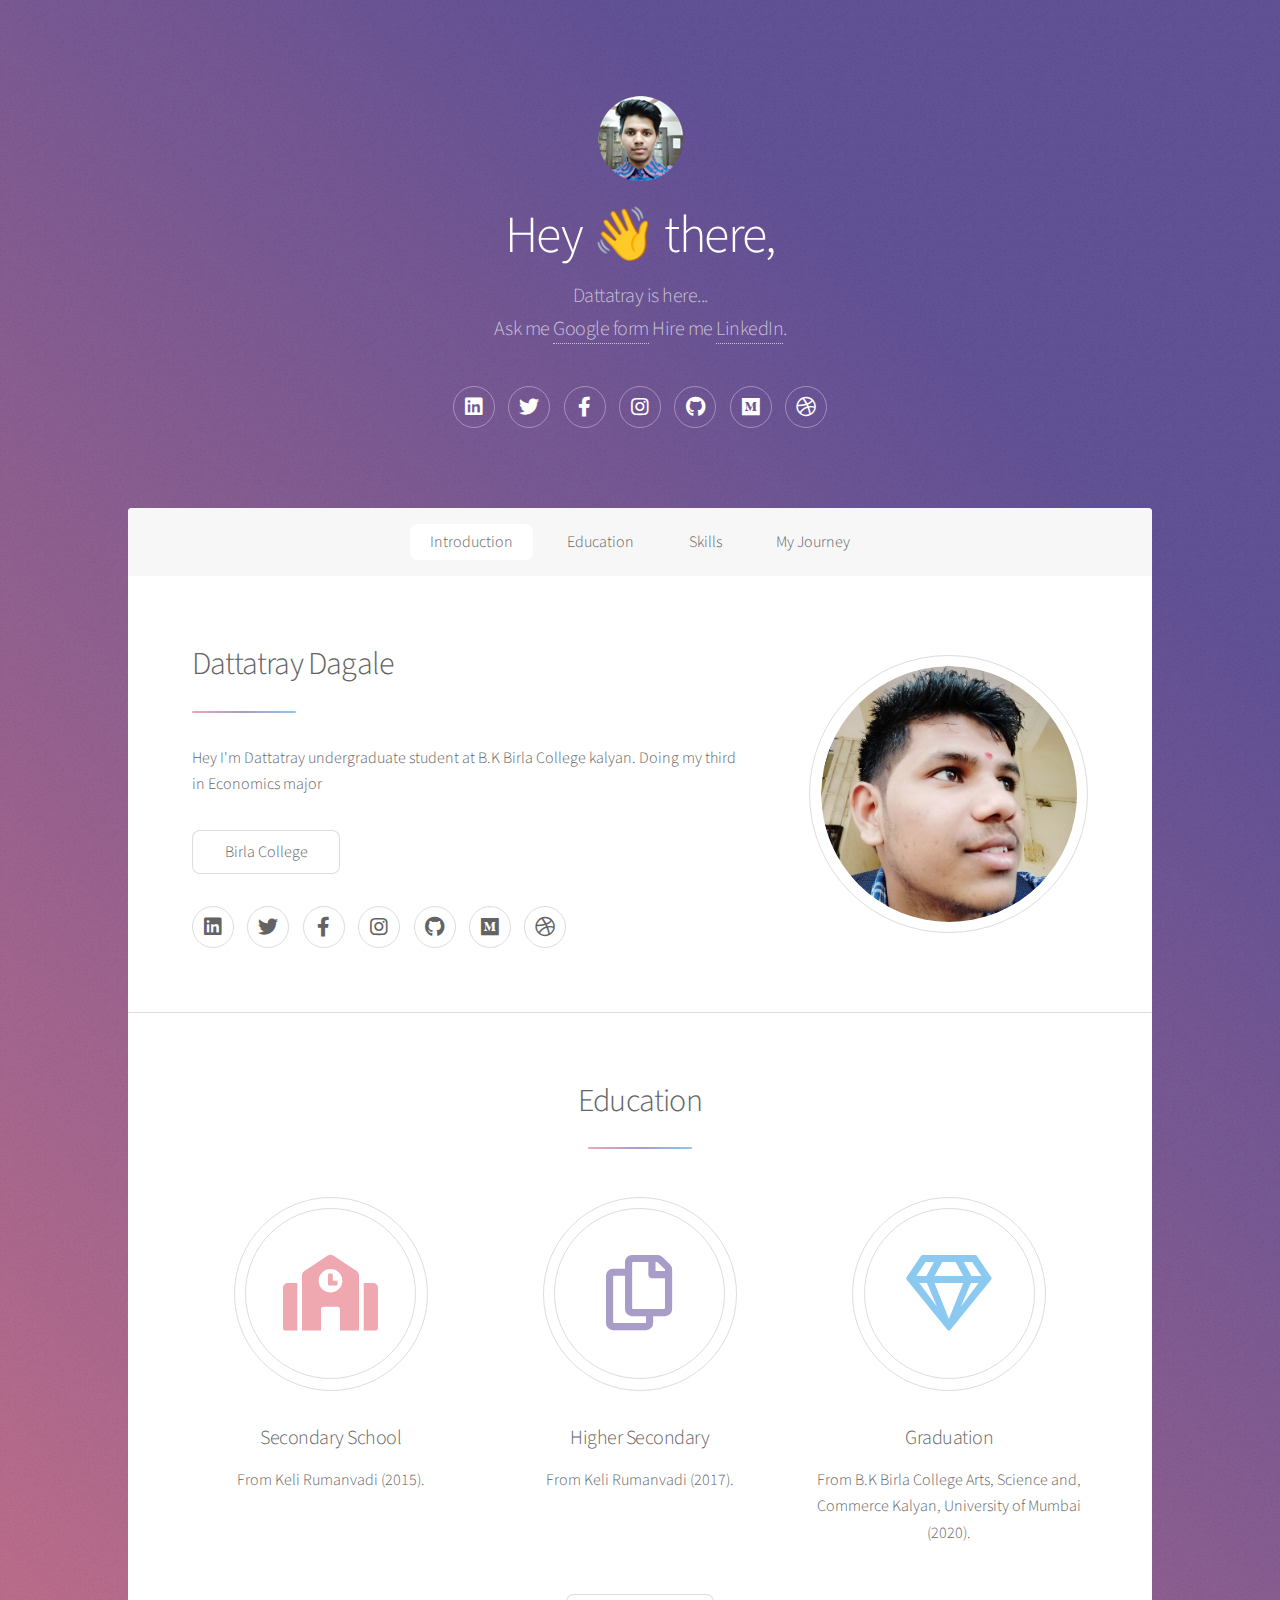
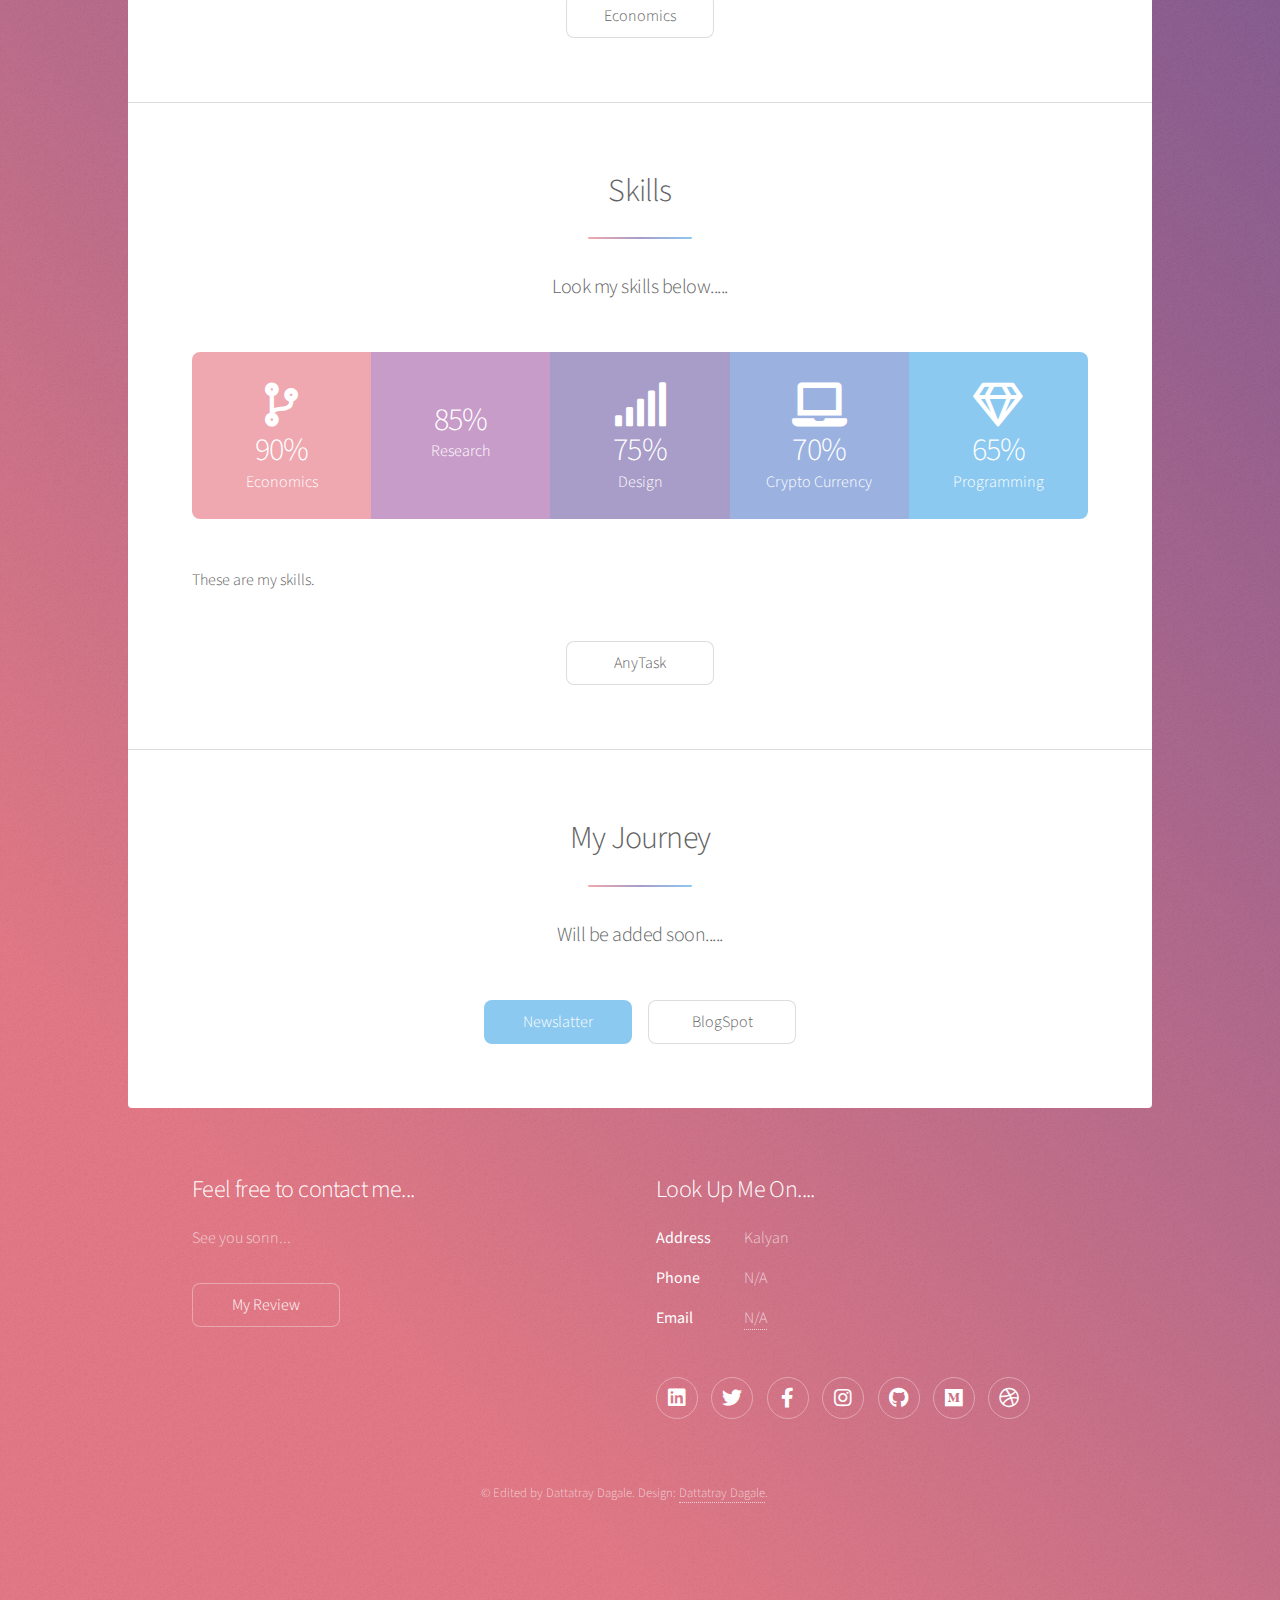
==== commit f357271e: "index.html" ====
--- a/index.html
+++ b/index.html
@@ -116,7 +116,7 @@
 										<strong>90%</strong> Economics
 									</li>
 									<li class="style2">
-										<span class="icon fa-folder-open"></span>
+										<span class="icon fa-folder-Research"></span>
 										<strong>85%</strong> Research
 									</li>
 									<li class="style3">
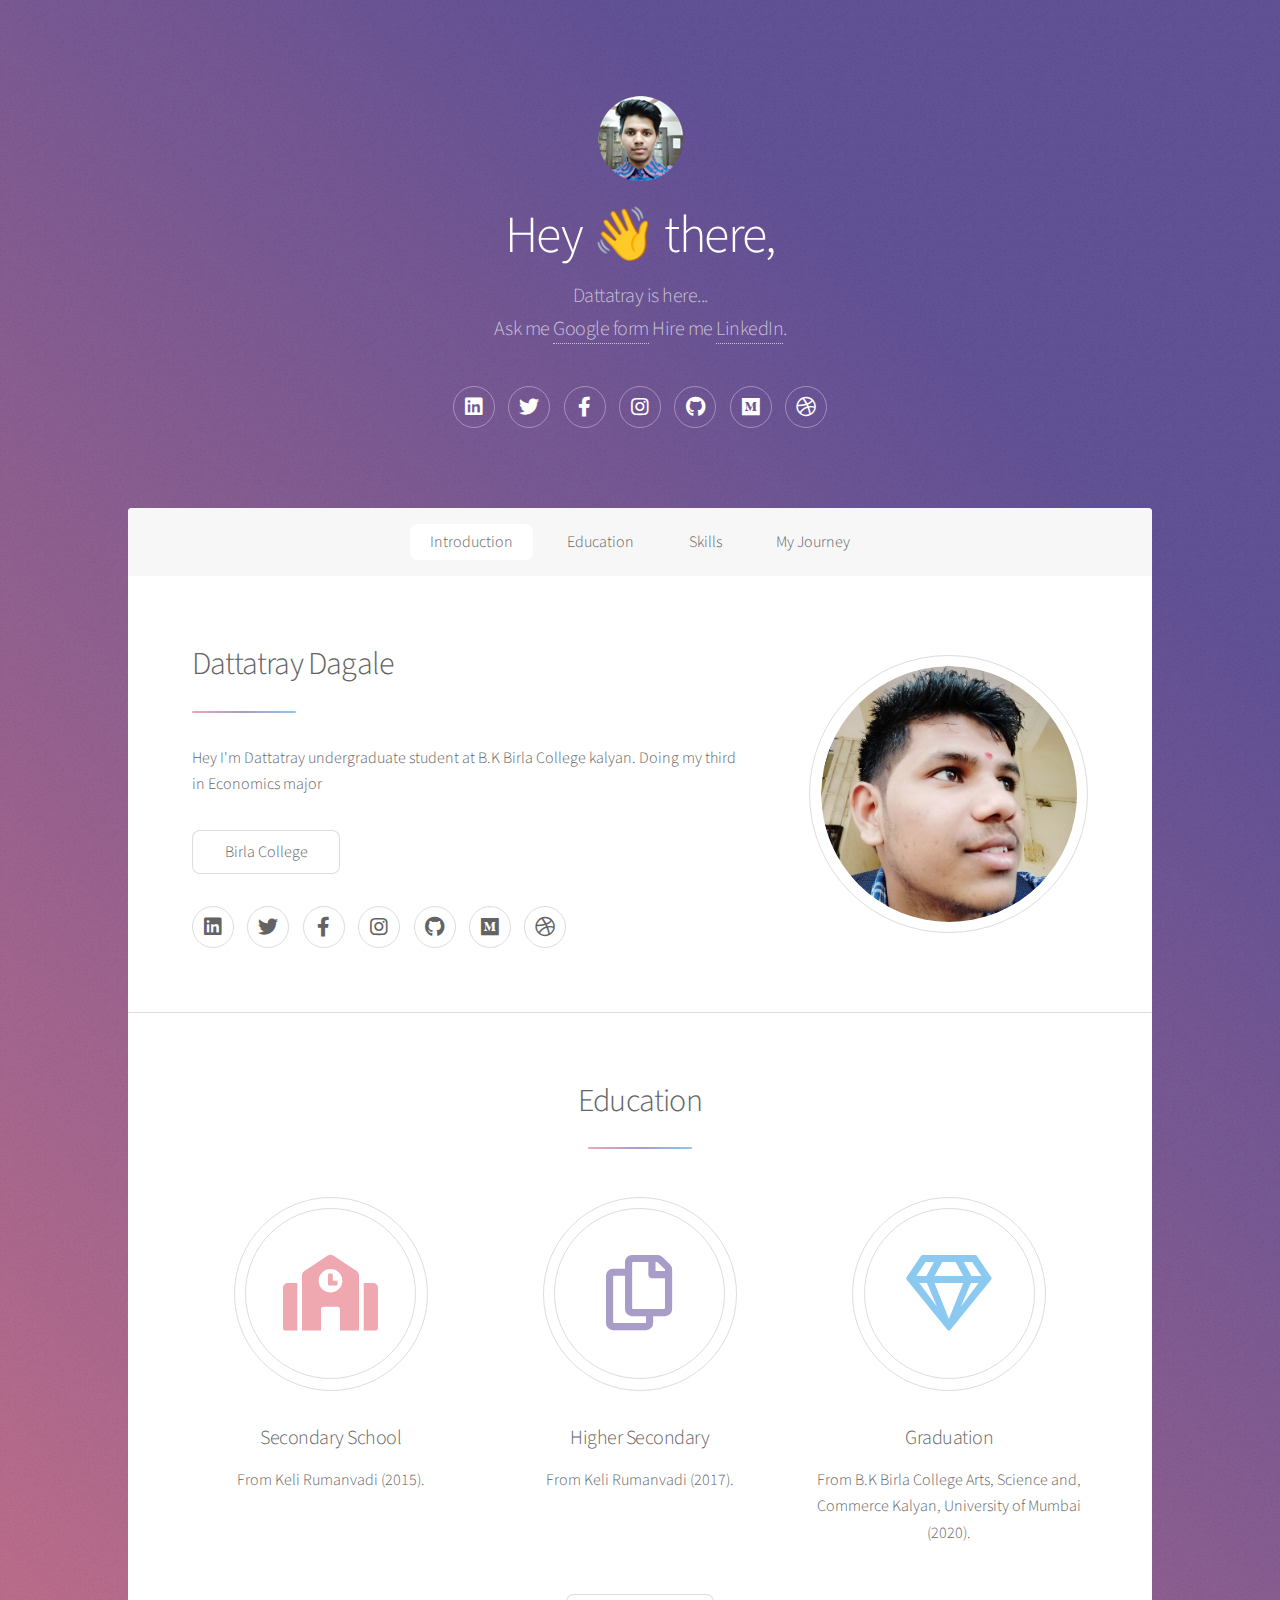
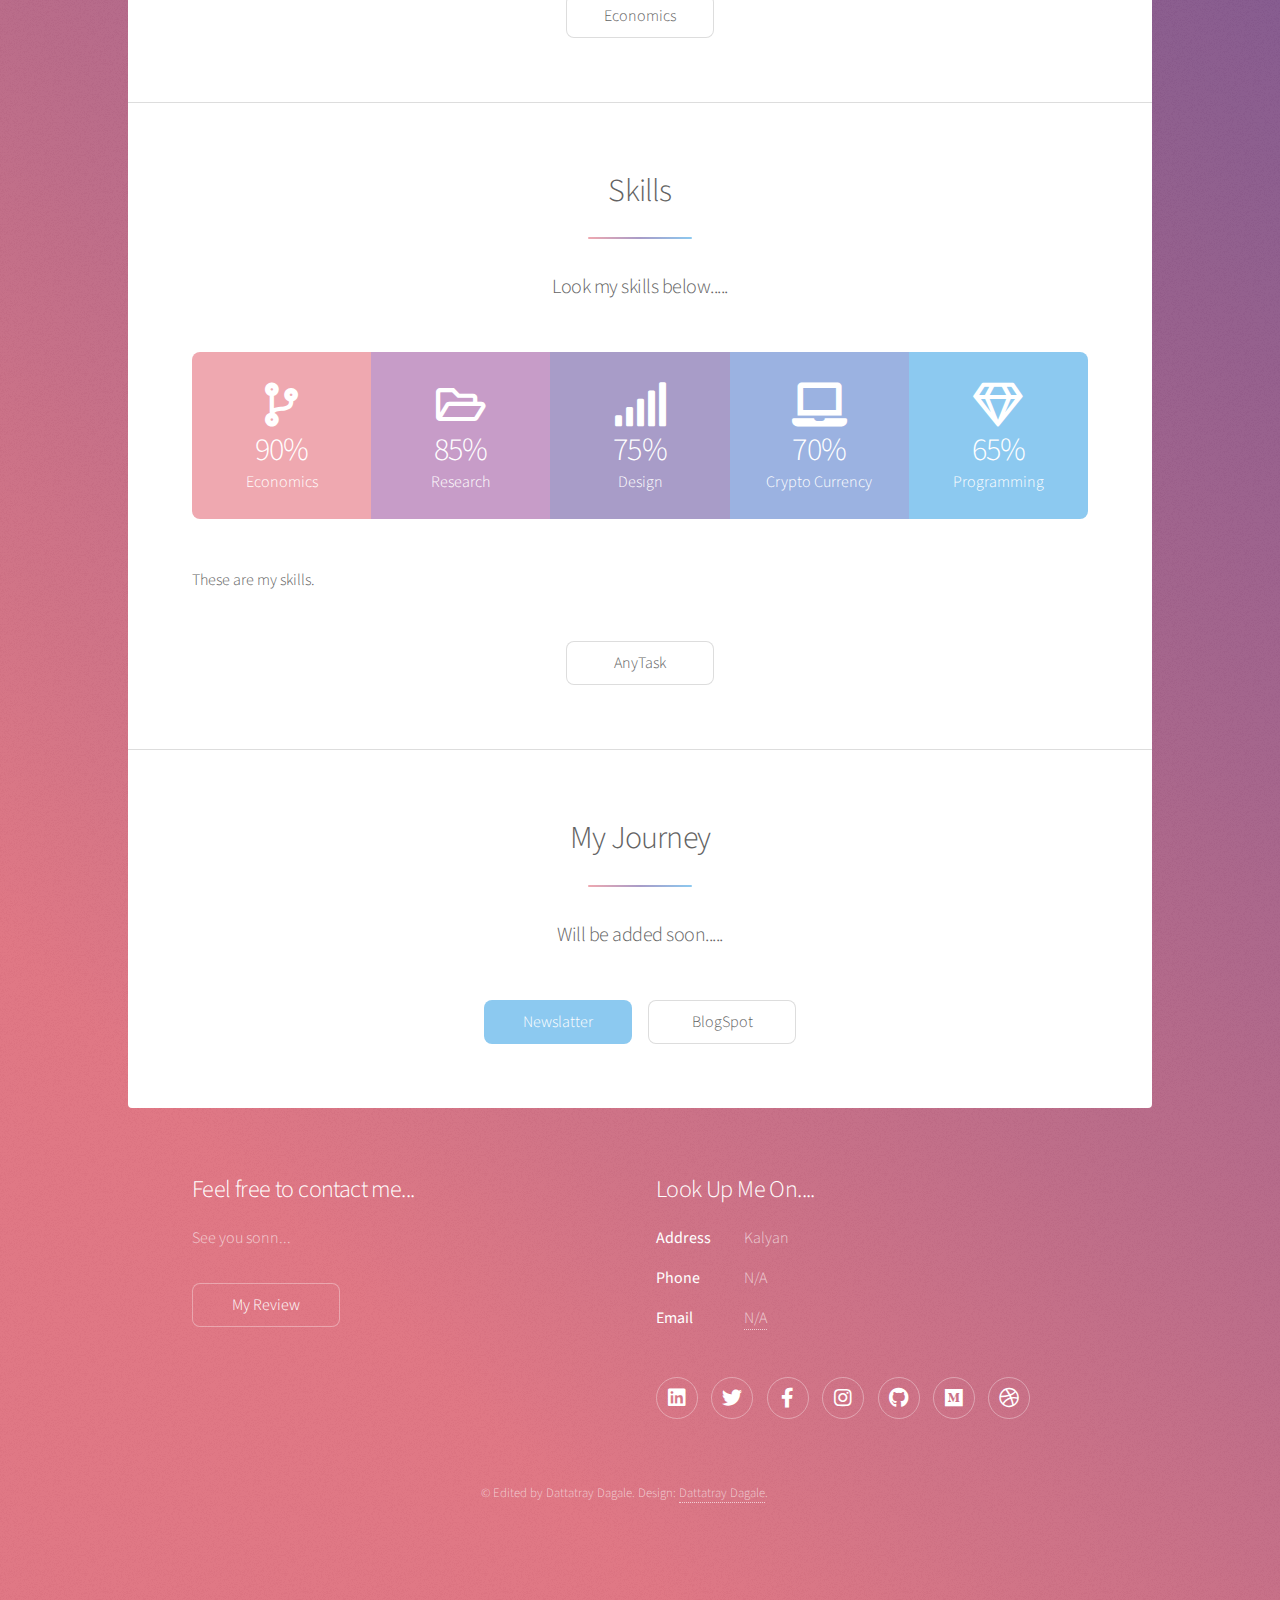
==== commit 59fcd948: "index.html" ====
--- a/index.html
+++ b/index.html
@@ -116,7 +116,7 @@
 										<strong>90%</strong> Economics
 									</li>
 									<li class="style2">
-										<span class="icon fa-folder-Research"></span>
+										<span class="icon fa-folder-open"></span>
 										<strong>85%</strong> Research
 									</li>
 									<li class="style3">
